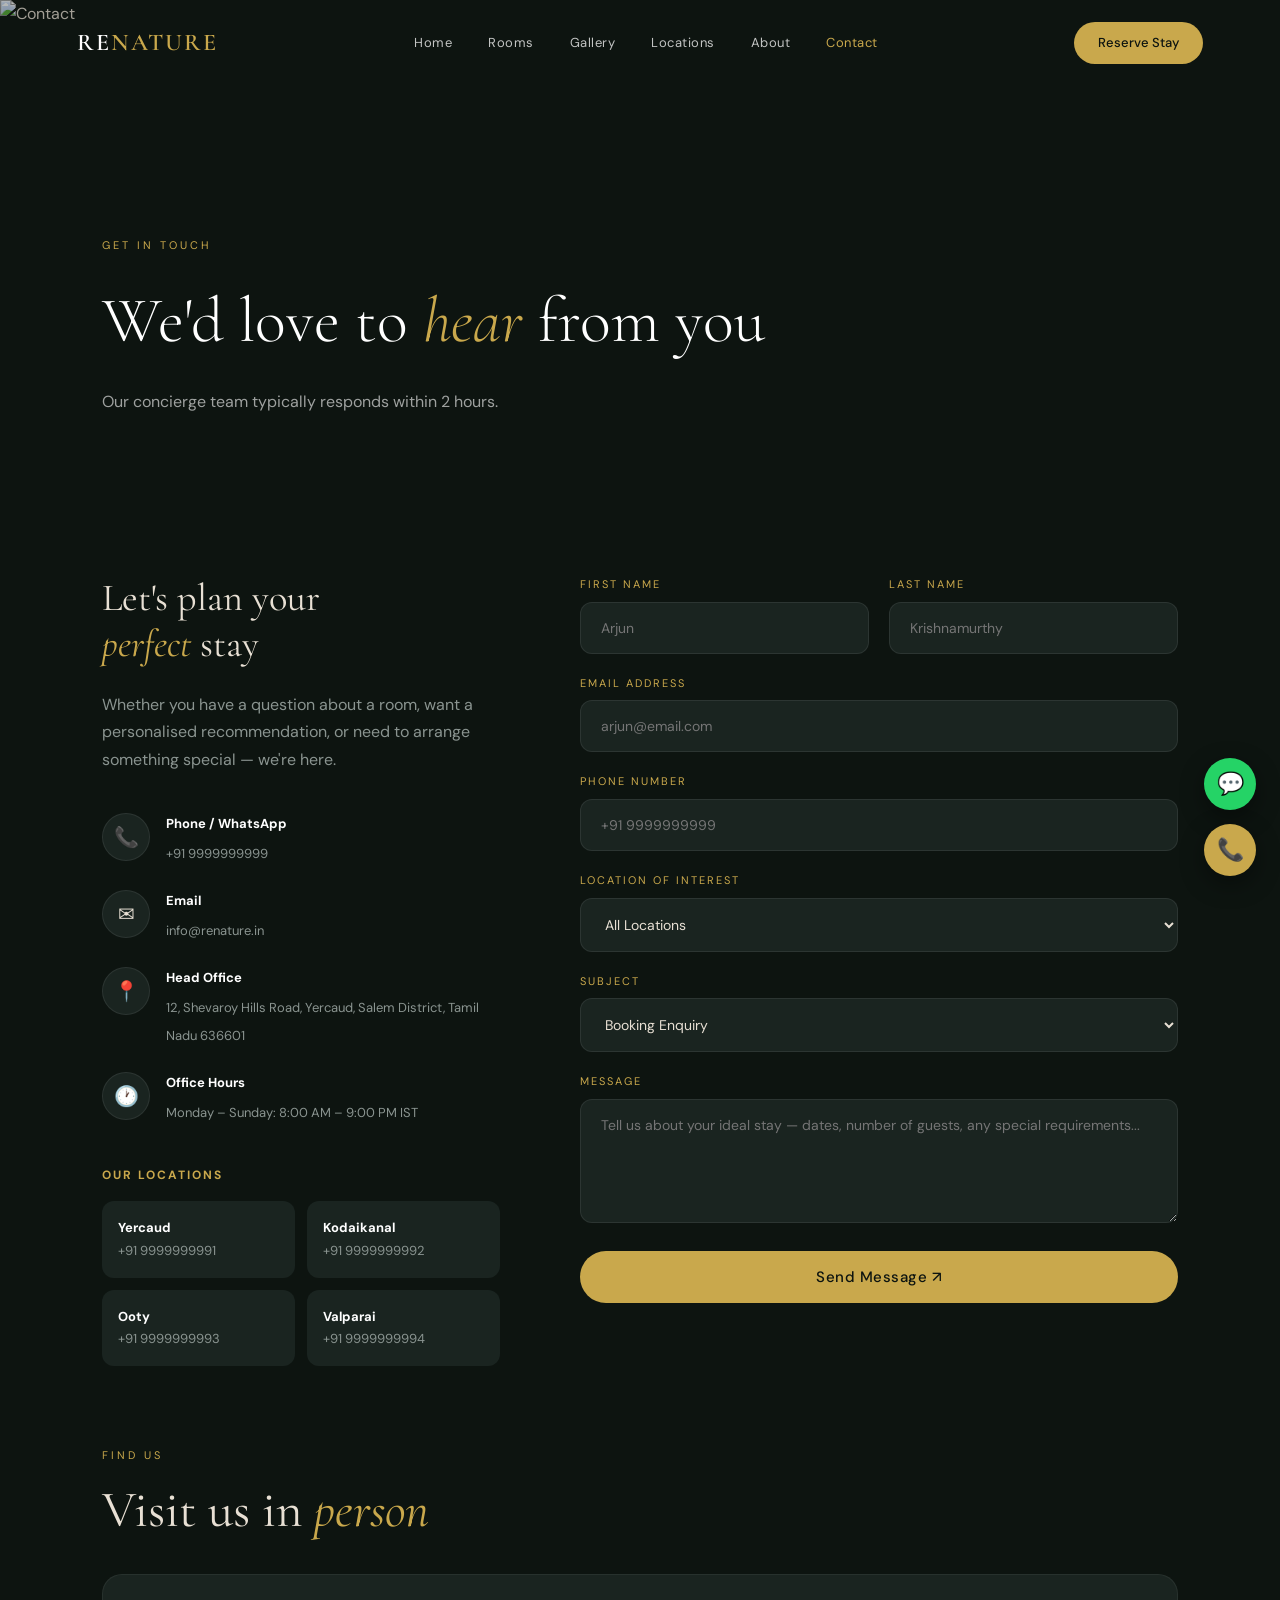
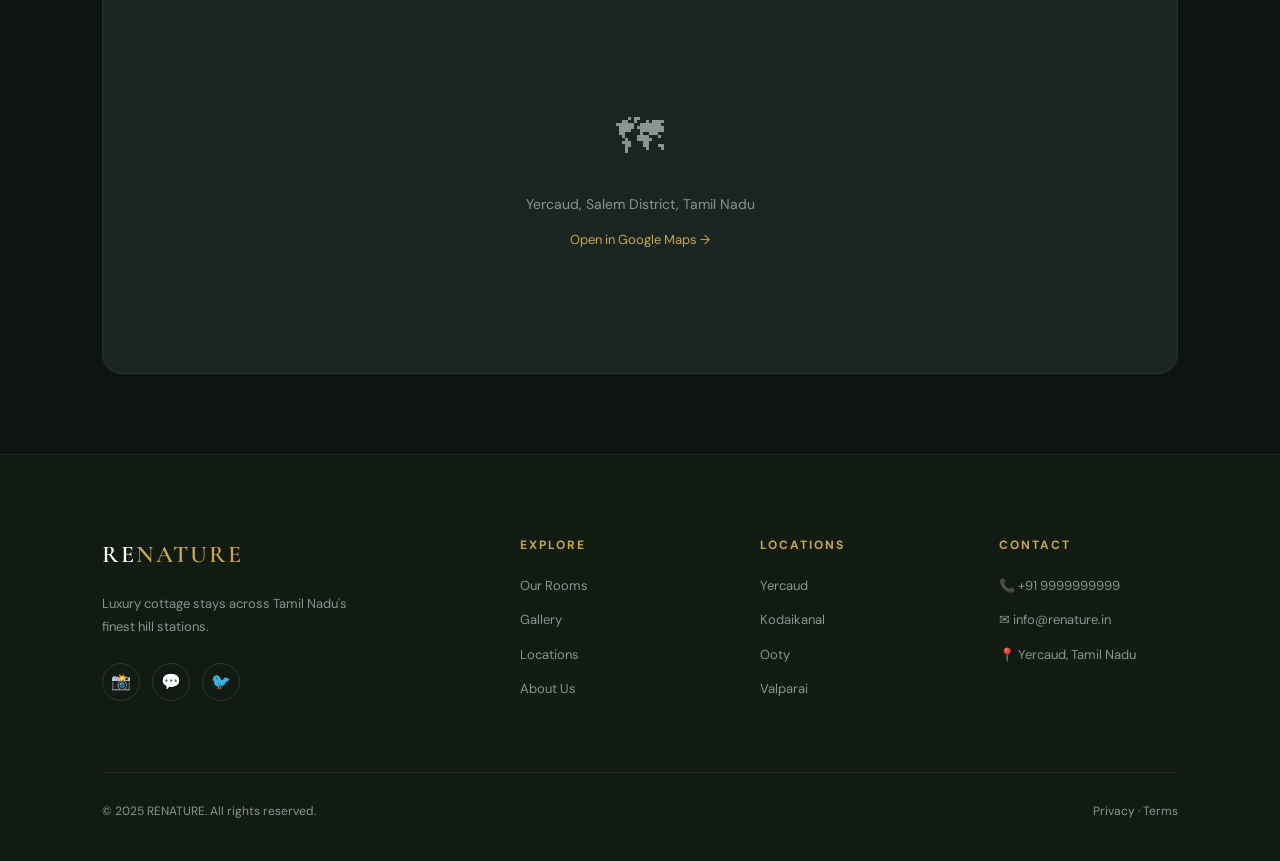
==== contact.html @ 304e4612 "Update contact.html" ====
<!DOCTYPE html>
<html lang="en">
<head>
  <meta charset="UTF-8"/>
  <meta name="viewport" content="width=device-width, initial-scale=1.0"/>
  <title>Contact — RENATURE Luxury Cottage</title>
  <link rel="preconnect" href="https://fonts.googleapis.com">
  <link href="https://fonts.googleapis.com/css2?family=Cormorant+Garamond:ital,wght@0,300;0,400;0,600;1,300;1,400&family=DM+Sans:wght@300;400;500&display=swap" rel="stylesheet">
  <link rel="stylesheet" href="style.css">
</head>
<body>

  <header class="navbar" id="navbar">
    <div class="nav-logo">RE<span>NATURE</span></div>
    <nav class="nav-links">
      <a href="index.html">Home</a><a href="rooms.html">Rooms</a><a href="gallery.html">Gallery</a>
      <a href="locations.html">Locations</a><a href="about.html">About</a><a href="contact.html" class="active">Contact</a>
    </nav>
    <a href="booking.html" class="nav-cta">Reserve Stay</a>
    <button class="hamburger" id="hamburger">&#9776;</button>
  </header>

  <div class="mobile-nav" id="mobileNav">
    <button class="close-btn" id="closeNav">&#10005;</button>
    <a href="index.html">Home</a><a href="rooms.html">Rooms</a><a href="gallery.html">Gallery</a>
    <a href="locations.html">Locations</a><a href="about.html">About</a><a href="contact.html">Contact</a>
    <a href="booking.html" class="mob-cta">Reserve Stay</a>
  </div>

  <div class="page-hero">
    <img src="https://images.unsplash.com/photo-1500530855697-b586d89ba3ee?auto=format&fit=crop&w=1800&q=80" alt="Contact">
    <div class="page-hero-overlay"></div>
    <div class="page-hero-content">
      <span class="label">Get In Touch</span>
      <h1>We'd love to <em>hear</em> from you</h1>
      <p>Our concierge team typically responds within 2 hours.</p>
    </div>
  </div>

  <div class="contact-page">
    <div class="contact-grid reveal">
      <!-- INFO -->
      <div class="contact-info">
        <h2>Let's plan your<br><em>perfect</em> stay</h2>
        <p>Whether you have a question about a room, want a personalised recommendation, or need to arrange something special — we're here.</p>

        <div class="contact-detail">
          <div class="c-icon">📞</div>
          <div class="c-text">
            <strong>Phone / WhatsApp</strong>
            <span>+91 9999999999</span>
          </div>
        </div>

        <div class="contact-detail">
          <div class="c-icon">✉</div>
          <div class="c-text">
            <strong>Email</strong>
            <span>info@renature.in</span>
          </div>
        </div>

        <div class="contact-detail">
          <div class="c-icon">📍</div>
          <div class="c-text">
            <strong>Head Office</strong>
            <span>12, Shevaroy Hills Road, Yercaud, Salem District, Tamil Nadu 636601</span>
          </div>
        </div>

        <div class="contact-detail">
          <div class="c-icon">🕐</div>
          <div class="c-text">
            <strong>Office Hours</strong>
            <span>Monday – Sunday: 8:00 AM – 9:00 PM IST</span>
          </div>
        </div>

        <div style="margin-top:40px;">
          <h4 style="font-size:12px; letter-spacing:2px; text-transform:uppercase; color:var(--gold); margin-bottom:16px;">Our Locations</h4>
          <div style="display:grid; grid-template-columns:1fr 1fr; gap:12px;">
            <div style="background:var(--dark3); border-radius:12px; padding:16px; font-size:13px;">
              <strong style="color:var(--white)">Yercaud</strong><br>
              <span style="color:var(--muted)">+91 9999999991</span>
            </div>
            <div style="background:var(--dark3); border-radius:12px; padding:16px; font-size:13px;">
              <strong style="color:var(--white)">Kodaikanal</strong><br>
              <span style="color:var(--muted)">+91 9999999992</span>
            </div>
            <div style="background:var(--dark3); border-radius:12px; padding:16px; font-size:13px;">
              <strong style="color:var(--white)">Ooty</strong><br>
              <span style="color:var(--muted)">+91 9999999993</span>
            </div>
            <div style="background:var(--dark3); border-radius:12px; padding:16px; font-size:13px;">
              <strong style="color:var(--white)">Valparai</strong><br>
              <span style="color:var(--muted)">+91 9999999994</span>
            </div>
          </div>
        </div>
      </div>

      <!-- FORM -->
      <div>
        <form class="contact-form" onsubmit="handleContact(event)" name="contact" method="POST" data-netlify="true">
          <div class="form-row">
            <div>
              <label class="form-label">First Name</label>
              <input type="text" placeholder="Arjun" required>
            </div>
            <div>
              <label class="form-label">Last Name</label>
              <input type="text" placeholder="Krishnamurthy" required>
            </div>
          </div>
          <div>
            <label class="form-label">Email Address</label>
            <input type="email" placeholder="arjun@email.com" required>
          </div>
          <div>
            <label class="form-label">Phone Number</label>
            <input type="tel" placeholder="+91 9999999999">
          </div>
          <div>
            <label class="form-label">Location of Interest</label>
            <select>
              <option value="">All Locations</option>
              <option>Yercaud</option>
              <option>Kodaikanal</option>
              <option>Ooty</option>
              <option>Valparai</option>
            </select>
          </div>
          <div>
            <label class="form-label">Subject</label>
            <select>
              <option>Booking Enquiry</option>
              <option>Group Booking (10+ guests)</option>
              <option>Wedding / Event Enquiry</option>
              <option>Corporate Retreat</option>
              <option>Special Request</option>
              <option>General Enquiry</option>
            </select>
          </div>
          <div>
            <label class="form-label">Message</label>
            <textarea rows="5" placeholder="Tell us about your ideal stay — dates, number of guests, any special requirements..."></textarea>
          </div>
          <button type="submit" class="btn-gold" style="width:100%; justify-content:center; font-size:15px; padding:16px;">Send Message ↗</button>
        </form>
      </div>
    </div>

    <!-- MAP PLACEHOLDER -->
    <div class="reveal" style="margin-top:80px;">
      <span class="label">Find Us</span>
      <h2>Visit us in <em>person</em></h2>
      <div style="background:var(--dark3); border-radius:var(--radius); overflow:hidden; margin-top:32px; height:400px; display:flex; align-items:center; justify-content:center; border: 1px solid rgba(255,255,255,0.06);">
        <div style="text-align:center; color:var(--muted);">
          <div style="font-size:48px; margin-bottom:16px;">🗺</div>
          <p style="font-size:14px;">Yercaud, Salem District, Tamil Nadu</p>
          <a href="https://maps.google.com/?q=Yercaud+Tamil+Nadu" target="_blank" style="color:var(--gold); font-size:13px; display:inline-block; margin-top:12px;">Open in Google Maps →</a>
        </div>
      </div>
    </div>
  </div>

  <footer class="footer">
    <div class="footer-grid">
      <div class="footer-brand"><div class="nav-logo">RE<span>NATURE</span></div><p>Luxury cottage stays across Tamil Nadu's finest hill stations.</p><div class="socials"><a href="#">📸</a><a href="#">💬</a><a href="#">🐦</a></div></div>
      <div class="footer-col"><h4>Explore</h4><a href="rooms.html">Our Rooms</a><a href="gallery.html">Gallery</a><a href="locations.html">Locations</a><a href="about.html">About Us</a></div>
      <div class="footer-col"><h4>Locations</h4><a href="locations.html#yercaud">Yercaud</a><a href="locations.html#kodaikanal">Kodaikanal</a><a href="locations.html#ooty">Ooty</a><a href="locations.html#valparai">Valparai</a></div>
      <div class="footer-col"><h4>Contact</h4><p>📞 +91 9999999999</p><p>✉ info@renature.in</p><p>📍 Yercaud, Tamil Nadu</p></div>
    </div>
    <div class="footer-bottom"><p>© 2025 RENATURE. All rights reserved.</p><div><a href="#">Privacy</a> · <a href="#">Terms</a></div></div>
  </footer>

  <a href="https://wa.me/919999999999" class="fab whatsapp">💬</a>
  <a href="tel:+919999999999" class="fab call">📞</a>

  <script src="script.js"></script>
  <script>
    function handleContact(e) {
      e.preventDefault();
      const btn = e.target.querySelector('button[type="submit"]');
      btn.textContent = '✅ Message Sent!';
      btn.style.background = '#2d6a4f';
      setTimeout(() => {
        btn.textContent = 'Send Message ↗';
        btn.style.background = '';
        e.target.reset();
      }, 3000);
    }
  </script>
</body>
</html>
---- style.css ----
/* ============ RESET & BASE ============ */
*, *::before, *::after { margin:0; padding:0; box-sizing:border-box; }

:root {
  --gold: #C9A84C;
  --gold-light: #e8cc80;
  --dark: #0D1410;
  --dark2: #121a14;
  --dark3: #1a2420;
  --text: #e8e0d4;
  --muted: #8a9490;
  --white: #fff;
  --radius: 20px;
  --font-display: 'Cormorant Garamond', serif;
  --font-body: 'DM Sans', sans-serif;
}

html { scroll-behavior: smooth; }

body {
  background: var(--dark);
  color: var(--text);
  font-family: var(--font-body);
  font-size: 16px;
  line-height: 1.7;
  overflow-x: hidden;
}

img { display: block; width: 100%; object-fit: cover; }
a { text-decoration: none; color: inherit; }

/* ============ UTILITY ============ */
.label {
  font-size: 11px;
  letter-spacing: 3px;
  text-transform: uppercase;
  color: var(--gold);
  display: block;
  margin-bottom: 16px;
}
.label-light { font-size: 11px; letter-spacing: 3px; text-transform: uppercase; color: rgba(255,255,255,0.6); display: block; margin-bottom: 16px; }
.text-center { text-align: center; }
.mt-2 { margin-top: 2rem; }

h2 {
  font-family: var(--font-display);
  font-size: clamp(2rem, 4vw, 3.5rem);
  font-weight: 400;
  line-height: 1.2;
  margin-bottom: 1.5rem;
}
h2 em { font-style: italic; color: var(--gold); }

/* ============ BUTTONS ============ */
.btn-gold {
  display: inline-flex;
  align-items: center;
  gap: 8px;
  background: var(--gold);
  color: var(--dark);
  padding: 14px 32px;
  border-radius: 50px;
  font-family: var(--font-body);
  font-weight: 500;
  font-size: 14px;
  letter-spacing: 0.5px;
  transition: all 0.3s;
  border: none;
  cursor: pointer;
}
.btn-gold:hover { background: var(--gold-light); transform: translateY(-2px); }

.btn-ghost {
  display: inline-flex;
  align-items: center;
  gap: 8px;
  background: transparent;
  color: var(--white);
  padding: 14px 32px;
  border-radius: 50px;
  border: 1px solid rgba(255,255,255,0.3);
  font-weight: 500;
  font-size: 14px;
  transition: all 0.3s;
}
.btn-ghost:hover { background: rgba(255,255,255,0.1); }

.btn-ghost-light {
  display: inline-flex;
  align-items: center;
  gap: 8px;
  background: transparent;
  color: var(--white);
  padding: 14px 32px;
  border-radius: 50px;
  border: 1px solid rgba(255,255,255,0.5);
  font-weight: 500;
  font-size: 14px;
  transition: all 0.3s;
}
.btn-ghost-light:hover { background: rgba(255,255,255,0.15); }

.link-arrow {
  font-size: 14px;
  color: var(--gold);
  font-weight: 500;
  letter-spacing: 0.5px;
  transition: gap 0.3s;
  display: inline-block;
}
.link-arrow:hover { letter-spacing: 1px; }

/* ============ NAVBAR ============ */
.navbar {
  position: fixed;
  top: 0;
  width: 100%;
  display: flex;
  align-items: center;
  justify-content: space-between;
  padding: 22px 6%;
  z-index: 1000;
  transition: all 0.4s;
}
.navbar.scrolled {
  background: rgba(13,20,16,0.95);
  backdrop-filter: blur(20px);
  padding: 16px 6%;
  border-bottom: 1px solid rgba(201,168,76,0.15);
}

.nav-logo {
  font-family: var(--font-display);
  font-size: 24px;
  font-weight: 600;
  letter-spacing: 2px;
  color: var(--white);
}
.nav-logo span { color: var(--gold); }

.nav-links {
  display: flex;
  gap: 36px;
}
.nav-links a {
  font-size: 13px;
  font-weight: 400;
  letter-spacing: 0.5px;
  color: rgba(255,255,255,0.75);
  transition: color 0.3s;
}
.nav-links a:hover, .nav-links a.active { color: var(--gold); }

.nav-cta {
  background: var(--gold);
  color: var(--dark);
  padding: 10px 24px;
  border-radius: 50px;
  font-size: 13px;
  font-weight: 500;
  transition: all 0.3s;
}
.nav-cta:hover { background: var(--gold-light); }

.hamburger { display: none; background: none; border: none; color: white; font-size: 22px; cursor: pointer; }

/* MOBILE NAV */
.mobile-nav {
  position: fixed;
  top: 0; left: 0;
  width: 100%; height: 100%;
  background: var(--dark);
  z-index: 9999;
  display: flex;
  flex-direction: column;
  align-items: center;
  justify-content: center;
  gap: 28px;
  transform: translateX(-100%);
  transition: transform 0.4s ease;
}
.mobile-nav.open { transform: translateX(0); }
.mobile-nav a { font-family: var(--font-display); font-size: 32px; color: var(--text); }
.mobile-nav a:hover { color: var(--gold); }
.mob-cta { background: var(--gold) !important; color: var(--dark) !important; padding: 12px 32px; border-radius: 50px; font-family: var(--font-body) !important; font-size: 16px !important; }
.close-btn { position: absolute; top: 24px; right: 24px; background: none; border: none; color: white; font-size: 24px; cursor: pointer; }

/* ============ HERO ============ */
.hero {
  height: 100vh;
  min-height: 700px;
  position: relative;
  display: flex;
  align-items: center;
  overflow: hidden;
}

.hero-slides { position: absolute; inset: 0; }
.slide {
  position: absolute;
  inset: 0;
  background-size: cover;
  background-position: center;
  opacity: 0;
  transition: opacity 1s ease;
}
.slide.active { opacity: 1; }
.hero-overlay {
  position: absolute;
  inset: 0;
  background: linear-gradient(135deg, rgba(13,20,16,0.75) 0%, rgba(13,20,16,0.4) 50%, rgba(13,20,16,0.6) 100%);
}

.hero-content {
  position: relative;
  z-index: 2;
  padding: 0 8%;
  max-width: 800px;
}

.hero-content h1 {
  font-family: var(--font-display);
  font-size: clamp(2.5rem, 6vw, 5.5rem);
  font-weight: 300;
  line-height: 1.1;
  margin-bottom: 20px;
  color: var(--white);
}
.hero-content h1 em { font-style: italic; color: var(--gold); }
.hero-content > p {
  font-size: 16px;
  color: rgba(255,255,255,0.7);
  margin-bottom: 36px;
  max-width: 420px;
}
.hero-actions { display: flex; gap: 16px; flex-wrap: wrap; margin-bottom: 60px; }

.hero-stats {
  display: flex;
  gap: 48px;
  border-top: 1px solid rgba(255,255,255,0.15);
  padding-top: 28px;
}
.hero-stats div { display: flex; flex-direction: column; }
.hero-stats strong { font-family: var(--font-display); font-size: 2rem; color: var(--gold); font-weight: 600; }
.hero-stats span { font-size: 11px; letter-spacing: 1px; color: rgba(255,255,255,0.5); text-transform: uppercase; }

.hero-scroll {
  position: absolute;
  bottom: 40px;
  right: 8%;
  display: flex;
  flex-direction: column;
  align-items: center;
  gap: 10px;
  z-index: 2;
}
.hero-scroll span { font-size: 10px; letter-spacing: 3px; text-transform: uppercase; color: rgba(255,255,255,0.4); }
.scroll-line { width: 1px; height: 60px; background: linear-gradient(to bottom, rgba(255,255,255,0.4), transparent); animation: scrollAnim 2s infinite; }
@keyframes scrollAnim { 0%,100%{opacity:1;transform:scaleY(1)} 50%{opacity:0.3;transform:scaleY(0.5)} }

.slide-dots {
  position: absolute;
  bottom: 40px;
  left: 8%;
  display: flex;
  gap: 8px;
  z-index: 2;
}
.dot {
  width: 6px; height: 6px;
  border-radius: 50%;
  background: rgba(255,255,255,0.3);
  cursor: pointer;
  transition: all 0.3s;
}
.dot.active { background: var(--gold); width: 24px; border-radius: 3px; }

/* ============ SECTIONS COMMON ============ */
section { padding: 100px 8%; }
.reveal { opacity: 0; transform: translateY(40px); transition: all 0.8s ease; }
.reveal.visible { opacity: 1; transform: translateY(0); }

/* ============ ABOUT STRIP ============ */
.about-strip {
  display: grid;
  grid-template-columns: 1fr 1fr 1fr;
  gap: 60px;
  border-top: 1px solid rgba(255,255,255,0.08);
  border-bottom: 1px solid rgba(255,255,255,0.08);
}

.strip-left h2 { font-size: clamp(1.8rem, 3vw, 2.8rem); }
.strip-left p { color: var(--muted); margin-bottom: 28px; line-height: 1.8; }

.strip-center { position: relative; }
.strip-center img { height: 420px; border-radius: var(--radius); object-fit: cover; }
.card-badge {
  position: absolute;
  bottom: 20px; left: 20px; right: 20px;
  background: rgba(13,20,16,0.9);
  backdrop-filter: blur(20px);
  border: 1px solid rgba(201,168,76,0.2);
  border-radius: 16px;
  padding: 20px;
}
.card-badge strong { display: block; font-size: 14px; margin-bottom: 6px; color: var(--white); }
.card-badge span { font-size: 12px; color: var(--muted); }

.strip-right .big-quote {
  font-family: var(--font-display);
  font-size: 1.4rem;
  font-style: italic;
  line-height: 1.6;
  color: var(--text);
  margin-bottom: 32px;
}
.features-list { list-style: none; }
.features-list li { font-size: 14px; color: var(--muted); padding: 12px 0; border-bottom: 1px solid rgba(255,255,255,0.06); }

/* ============ LOCATIONS ============ */
.locations-section { padding: 100px 8%; }
.loc-header { margin-bottom: 60px; }
.loc-header p { color: var(--muted); }

.locations-grid {
  display: grid;
  grid-template-columns: 1.6fr 1fr 1fr 1fr;
  grid-template-rows: 520px;
  gap: 16px;
}

.loc-card {
  position: relative;
  border-radius: var(--radius);
  overflow: hidden;
  cursor: pointer;
}
.loc-card img {
  height: 100%;
  transition: transform 0.6s ease;
}
.loc-card:hover img { transform: scale(1.08); }

.loc-overlay {
  position: absolute;
  inset: 0;
  background: linear-gradient(to top, rgba(13,20,16,0.95) 0%, rgba(13,20,16,0.3) 60%, transparent 100%);
  padding: 28px;
  display: flex;
  flex-direction: column;
  justify-content: flex-end;
}
.loc-tag {
  display: inline-block;
  font-size: 10px;
  letter-spacing: 2px;
  text-transform: uppercase;
  color: var(--gold);
  border: 1px solid rgba(201,168,76,0.4);
  padding: 4px 12px;
  border-radius: 50px;
  margin-bottom: 12px;
  width: fit-content;
}
.loc-overlay h3 { font-family: var(--font-display); font-size: 1.8rem; font-weight: 400; color: var(--white); margin-bottom: 6px; }
.loc-overlay > p { font-size: 12px; color: rgba(255,255,255,0.5); margin-bottom: 14px; }
.loc-details { display: flex; flex-wrap: wrap; gap: 8px; margin-bottom: 16px; }
.loc-details span { font-size: 11px; background: rgba(255,255,255,0.1); padding: 4px 10px; border-radius: 50px; }
.loc-btn { font-size: 12px; color: var(--gold); letter-spacing: 1px; transition: letter-spacing 0.3s; width: fit-content; }
.loc-btn:hover { letter-spacing: 2px; }

/* ============ ROOMS ============ */
.rooms-section { background: var(--dark2); border-radius: 32px; }
.rooms-header { display: flex; justify-content: space-between; align-items: flex-start; gap: 40px; margin-bottom: 12px; }
.rooms-sub { color: var(--muted); font-size: 14px; margin-bottom: 48px; max-width: 500px; }
.booking-quick { display: flex; gap: 12px; flex-wrap: wrap; align-items: center; }
.booking-quick input {
  background: rgba(255,255,255,0.06);
  border: 1px solid rgba(255,255,255,0.12);
  color: var(--text);
  padding: 10px 16px;
  border-radius: 50px;
  font-size: 13px;
  outline: none;
  font-family: var(--font-body);
}

.rooms-slider {
  display: flex;
  gap: 20px;
  overflow-x: auto;
  scroll-snap-type: x mandatory;
  scrollbar-width: none;
  padding-bottom: 10px;
}
.rooms-slider::-webkit-scrollbar { display: none; }

.room-slide {
  min-width: 280px;
  border-radius: var(--radius);
  overflow: hidden;
  background: var(--dark3);
  scroll-snap-align: start;
  flex-shrink: 0;
  position: relative;
}
.room-slide img { height: 320px; transition: transform 0.5s; }
.room-slide:hover img { transform: scale(1.05); }
.room-info { padding: 24px; }
.room-info h3 { font-family: var(--font-display); font-size: 1.3rem; margin-bottom: 8px; }
.room-info p { font-size: 13px; color: var(--muted); margin-bottom: 16px; }
.room-price { font-family: var(--font-display); font-size: 1.5rem; color: var(--gold); }
.room-price span { font-size: 14px; color: var(--muted); font-family: var(--font-body); }
.room-book {
  display: inline-block;
  margin-top: 14px;
  background: var(--gold);
  color: var(--dark);
  padding: 8px 20px;
  border-radius: 50px;
  font-size: 13px;
  font-weight: 500;
  transition: background 0.3s;
}
.room-book:hover { background: var(--gold-light); }

.slider-controls { display: flex; gap: 12px; margin-top: 24px; }
.s-btn {
  width: 44px; height: 44px;
  border-radius: 50%;
  border: 1px solid rgba(255,255,255,0.15);
  background: transparent;
  color: var(--white);
  font-size: 16px;
  cursor: pointer;
  transition: all 0.3s;
}
.s-btn:hover { background: var(--gold); border-color: var(--gold); color: var(--dark); }

/* ============ ATMOSPHERE ============ */
.atmosphere-section {
  padding: 0;
  position: relative;
  height: 70vh;
  overflow: hidden;
  border-radius: 0;
}
.atmosphere-section img { height: 100%; }
.atm-overlay {
  position: absolute;
  inset: 0;
  background: linear-gradient(to right, rgba(13,20,16,0.85) 0%, rgba(13,20,16,0.2) 100%);
  display: flex;
  flex-direction: column;
  justify-content: center;
  padding: 8%;
}
.atm-overlay h2 { font-size: clamp(2rem, 5vw, 4rem); color: var(--white); margin-bottom: 28px; }

/* ============ AMENITIES ============ */
.amenities-section { text-align: center; }
.amen-grid {
  display: grid;
  grid-template-columns: repeat(auto-fit, minmax(220px, 1fr));
  gap: 20px;
  margin-top: 48px;
}
.amen-item {
  background: var(--dark3);
  border: 1px solid rgba(255,255,255,0.06);
  border-radius: var(--radius);
  padding: 36px 24px;
  transition: all 0.3s;
}
.amen-item:hover { transform: translateY(-6px); border-color: rgba(201,168,76,0.3); }
.amen-icon { font-size: 32px; margin-bottom: 16px; }
.amen-item strong { display: block; font-size: 15px; margin-bottom: 8px; color: var(--white); }
.amen-item p { font-size: 13px; color: var(--muted); }

/* ============ GALLERY ============ */
.gallery-preview { }
.gallery-masonry {
  display: grid;
  grid-template-columns: repeat(3, 1fr);
  grid-auto-rows: 260px;
  gap: 16px;
  margin-top: 48px;
}
.gallery-masonry img { border-radius: 16px; transition: transform 0.4s; cursor: pointer; }
.gallery-masonry img:hover { transform: scale(1.03); }
.g-tall { grid-row: span 2; }
.g-wide { grid-column: span 2; }

/* ============ TESTIMONIALS ============ */
.testimonials-section { background: var(--dark2); border-radius: 32px; }
.testi-grid { display: grid; grid-template-columns: 1fr 1.2fr 1fr; gap: 24px; margin-top: 48px; }
.testi-card {
  background: var(--dark3);
  border: 1px solid rgba(255,255,255,0.06);
  border-radius: var(--radius);
  padding: 36px;
}
.testi-card.featured {
  background: var(--gold);
  border-color: var(--gold);
}
.testi-card.featured p, .testi-card.featured .stars, .testi-card.featured .testi-author { color: var(--dark); }
.stars { color: var(--gold); font-size: 16px; margin-bottom: 16px; }
.testi-card.featured .stars { color: var(--dark); }
.testi-card p { font-size: 14px; line-height: 1.8; color: var(--muted); margin-bottom: 24px; }
.testi-card.featured p { color: rgba(13,20,16,0.8); }
.testi-author { display: flex; align-items: center; gap: 12px; }
.testi-author img { width: 40px; height: 40px; border-radius: 50%; object-fit: cover; flex-shrink: 0; }
.testi-author span { font-size: 13px; }

/* ============ FAQ ============ */
.faq-section { }
.faq-grid { display: grid; grid-template-columns: 1fr 1fr; gap: 16px; margin-top: 48px; }
.faq-item {
  background: var(--dark3);
  border: 1px solid rgba(255,255,255,0.06);
  border-radius: 16px;
  padding: 24px;
  transition: border-color 0.3s;
}
.faq-item[open] { border-color: rgba(201,168,76,0.3); }
.faq-item summary {
  cursor: pointer;
  font-size: 15px;
  font-weight: 500;
  color: var(--white);
  list-style: none;
  display: flex;
  justify-content: space-between;
  align-items: center;
}
.faq-item summary::after { content: '+'; color: var(--gold); font-size: 20px; }
.faq-item[open] summary::after { content: '−'; }
.faq-item p { font-size: 14px; color: var(--muted); margin-top: 16px; line-height: 1.7; }

/* ============ CTA BANNER ============ */
.cta-banner { padding: 0; position: relative; height: 60vh; overflow: hidden; }
.cta-banner img { height: 100%; }
.cta-overlay {
  position: absolute;
  inset: 0;
  background: rgba(13,20,16,0.65);
  display: flex;
  flex-direction: column;
  align-items: center;
  justify-content: center;
  text-align: center;
  padding: 40px;
}
.cta-overlay h2 { font-size: clamp(2.5rem, 5vw, 4rem); color: var(--white); margin-bottom: 16px; }
.cta-overlay p { color: rgba(255,255,255,0.65); max-width: 500px; margin-bottom: 32px; }

/* ============ FOOTER ============ */
.footer {
  background: var(--dark2);
  padding: 80px 8% 40px;
  border-top: 1px solid rgba(255,255,255,0.06);
}
.footer-grid {
  display: grid;
  grid-template-columns: 2fr 1fr 1fr 1fr;
  gap: 60px;
  margin-bottom: 60px;
}
.footer-brand .nav-logo { margin-bottom: 16px; }
.footer-brand p { font-size: 13px; color: var(--muted); line-height: 1.8; max-width: 280px; margin-bottom: 24px; }
.socials { display: flex; gap: 12px; }
.socials a { width: 38px; height: 38px; border-radius: 50%; border: 1px solid rgba(255,255,255,0.12); display: flex; align-items: center; justify-content: center; font-size: 16px; transition: all 0.3s; }
.socials a:hover { border-color: var(--gold); }
.footer-col h4 { font-size: 12px; letter-spacing: 2px; text-transform: uppercase; color: var(--gold); margin-bottom: 20px; }
.footer-col a, .footer-col p { display: block; font-size: 13px; color: var(--muted); margin-bottom: 12px; transition: color 0.3s; }
.footer-col a:hover { color: var(--text); }
.footer-bottom {
  border-top: 1px solid rgba(255,255,255,0.06);
  padding-top: 28px;
  display: flex;
  justify-content: space-between;
  align-items: center;
  font-size: 12px;
  color: var(--muted);
}
.footer-bottom a { color: var(--muted); }
.footer-bottom a:hover { color: var(--gold); }

/* ============ FAB ============ */
.fab {
  position: fixed;
  width: 52px; height: 52px;
  border-radius: 50%;
  display: flex;
  align-items: center;
  justify-content: center;
  font-size: 22px;
  right: 24px;
  z-index: 900;
  transition: transform 0.3s;
  box-shadow: 0 8px 24px rgba(0,0,0,0.4);
}
.fab:hover { transform: scale(1.1); }
.whatsapp { background: #25D366; bottom: 90px; }
.call { background: var(--gold); bottom: 24px; }

/* ============ PAGE HERO (inner pages) ============ */
.page-hero {
  height: 55vh;
  min-height: 400px;
  position: relative;
  display: flex;
  align-items: flex-end;
  padding-bottom: 80px;
  overflow: hidden;
}
.page-hero img { position: absolute; inset: 0; height: 100%; }
.page-hero-overlay {
  position: absolute;
  inset: 0;
  background: linear-gradient(to top, rgba(13,20,16,0.9) 0%, rgba(13,20,16,0.3) 100%);
}
.page-hero-content { position: relative; z-index: 2; padding: 0 8%; }
.page-hero-content .label { margin-bottom: 12px; }
.page-hero-content h1 { font-family: var(--font-display); font-size: clamp(2.5rem, 5vw, 4.5rem); font-weight: 300; color: var(--white); }
.page-hero-content h1 em { font-style: italic; color: var(--gold); }
.page-hero-content p { color: rgba(255,255,255,0.6); max-width: 500px; margin-top: 12px; }

/* ============ ROOMS PAGE ============ */
.rooms-page { padding: 80px 8%; }
.rooms-filter { display: flex; gap: 12px; flex-wrap: wrap; margin-bottom: 48px; }
.filter-btn {
  padding: 8px 22px;
  border-radius: 50px;
  border: 1px solid rgba(255,255,255,0.15);
  background: transparent;
  color: var(--muted);
  font-size: 13px;
  cursor: pointer;
  transition: all 0.3s;
  font-family: var(--font-body);
}
.filter-btn.active, .filter-btn:hover { background: var(--gold); border-color: var(--gold); color: var(--dark); }

.rooms-full-grid {
  display: grid;
  grid-template-columns: repeat(auto-fill, minmax(340px, 1fr));
  gap: 28px;
}

.room-card-full {
  background: var(--dark3);
  border-radius: var(--radius);
  overflow: hidden;
  border: 1px solid rgba(255,255,255,0.06);
  transition: transform 0.4s, border-color 0.4s;
}
.room-card-full:hover { transform: translateY(-8px); border-color: rgba(201,168,76,0.2); }
.room-card-full img { height: 260px; transition: transform 0.5s; }
.room-card-full:hover img { transform: scale(1.05); }
.card-body { padding: 28px; }
.card-body h3 { font-family: var(--font-display); font-size: 1.4rem; margin-bottom: 8px; }
.card-body .location-tag { font-size: 11px; color: var(--gold); letter-spacing: 1.5px; text-transform: uppercase; margin-bottom: 12px; display: block; }
.card-body p { font-size: 13px; color: var(--muted); line-height: 1.7; margin-bottom: 20px; }
.card-features { display: flex; flex-wrap: wrap; gap: 8px; margin-bottom: 20px; }
.card-features span { font-size: 11px; background: rgba(255,255,255,0.06); padding: 4px 12px; border-radius: 50px; }
.card-footer { display: flex; align-items: center; justify-content: space-between; }
.card-price { font-family: var(--font-display); font-size: 1.5rem; color: var(--gold); }
.card-price small { font-family: var(--font-body); font-size: 12px; color: var(--muted); }

/* ============ GALLERY PAGE ============ */
.gallery-page { padding: 80px 8%; }
.gallery-controls { display: flex; gap: 12px; flex-wrap: wrap; margin-bottom: 40px; }
.gallery-full-grid {
  columns: 3;
  gap: 16px;
}
.gallery-full-grid img {
  width: 100%;
  border-radius: 12px;
  margin-bottom: 16px;
  break-inside: avoid;
  transition: transform 0.4s;
  cursor: pointer;
}
.gallery-full-grid img:hover { transform: scale(1.02); }

/* ============ LOCATIONS PAGE ============ */
.locations-page { padding: 80px 8%; }
.loc-full-section { margin-bottom: 100px; }
.loc-full-section:last-child { margin-bottom: 0; }
.loc-split { display: grid; grid-template-columns: 1fr 1fr; gap: 60px; align-items: center; }
.loc-split.reverse { direction: rtl; }
.loc-split.reverse > * { direction: ltr; }
.loc-split img { height: 480px; border-radius: var(--radius); }
.loc-text .location-name { font-family: var(--font-display); font-size: clamp(2rem, 4vw, 3.5rem); margin-bottom: 12px; }
.loc-text p { color: var(--muted); line-height: 1.8; margin-bottom: 24px; }
.loc-meta { display: grid; grid-template-columns: 1fr 1fr; gap: 16px; margin-bottom: 28px; }
.meta-item { background: var(--dark3); border-radius: 12px; padding: 16px; }
.meta-item strong { display: block; font-size: 13px; color: var(--white); margin-bottom: 4px; }
.meta-item span { font-size: 12px; color: var(--muted); }

/* ============ ABOUT PAGE ============ */
.about-page { padding: 80px 8%; }
.about-intro { display: grid; grid-template-columns: 1fr 1fr; gap: 80px; align-items: center; margin-bottom: 100px; }
.about-intro img { height: 500px; border-radius: var(--radius); }
.about-values { display: grid; grid-template-columns: repeat(3, 1fr); gap: 24px; margin-top: 80px; }
.value-card { background: var(--dark3); border-radius: var(--radius); padding: 36px; border: 1px solid rgba(255,255,255,0.06); }
.value-card .v-num { font-family: var(--font-display); font-size: 3rem; color: rgba(201,168,76,0.2); }
.value-card h3 { font-family: var(--font-display); font-size: 1.3rem; margin-bottom: 12px; }
.value-card p { font-size: 13px; color: var(--muted); line-height: 1.8; }

.team-grid { display: grid; grid-template-columns: repeat(auto-fill, minmax(220px, 1fr)); gap: 24px; margin-top: 48px; }
.team-card { text-align: center; }
.team-card img { height: 260px; border-radius: var(--radius); margin-bottom: 16px; object-fit: cover; }
.team-card h4 { font-size: 15px; margin-bottom: 4px; }
.team-card span { font-size: 12px; color: var(--gold); }

/* ============ CONTACT PAGE ============ */
.contact-page { padding: 80px 8%; }
.contact-grid { display: grid; grid-template-columns: 1fr 1.5fr; gap: 80px; margin-bottom: 80px; }
.contact-info h2 { font-size: clamp(1.8rem, 3vw, 2.8rem); margin-bottom: 24px; }
.contact-info p { color: var(--muted); margin-bottom: 40px; }
.contact-detail { display: flex; gap: 16px; margin-bottom: 24px; align-items: flex-start; }
.c-icon { width: 48px; height: 48px; border-radius: 50%; background: var(--dark3); border: 1px solid rgba(255,255,255,0.08); display: flex; align-items: center; justify-content: center; font-size: 20px; flex-shrink: 0; }
.c-text strong { display: block; font-size: 13px; color: var(--white); margin-bottom: 4px; }
.c-text span { font-size: 13px; color: var(--muted); }

.contact-form { display: grid; gap: 20px; }
.form-row { display: grid; grid-template-columns: 1fr 1fr; gap: 20px; }
.contact-form input,
.contact-form select,
.contact-form textarea {
  background: var(--dark3);
  border: 1px solid rgba(255,255,255,0.08);
  color: var(--text);
  padding: 16px 20px;
  border-radius: 12px;
  font-family: var(--font-body);
  font-size: 14px;
  outline: none;
  transition: border-color 0.3s;
  width: 100%;
}
.contact-form input:focus,
.contact-form select:focus,
.contact-form textarea:focus { border-color: rgba(201,168,76,0.4); }
.contact-form textarea { resize: vertical; min-height: 120px; }
.contact-form select option { background: var(--dark3); }

/* ============ BOOKING PAGE ============ */
.booking-page { padding: 80px 8%; }
.booking-grid { display: grid; grid-template-columns: 1.4fr 1fr; gap: 60px; }
.booking-form-section h2 { margin-bottom: 40px; }
.booking-form { display: grid; gap: 20px; }
.booking-form input,
.booking-form select {
  background: var(--dark3);
  border: 1px solid rgba(255,255,255,0.08);
  color: var(--text);
  padding: 16px 20px;
  border-radius: 12px;
  font-family: var(--font-body);
  font-size: 14px;
  outline: none;
  transition: border-color 0.3s;
  width: 100%;
}
.booking-form input:focus, .booking-form select:focus { border-color: rgba(201,168,76,0.4); }
.booking-form select option { background: var(--dark3); }
.booking-form .form-row { display: grid; grid-template-columns: 1fr 1fr; gap: 20px; }
.form-label { font-size: 11px; letter-spacing: 2px; text-transform: uppercase; color: var(--gold); margin-bottom: 8px; display: block; }

.booking-summary { position: sticky; top: 100px; }
.summary-card { background: var(--dark3); border: 1px solid rgba(255,255,255,0.08); border-radius: var(--radius); overflow: hidden; }
.summary-card img { height: 200px; }
.summary-body { padding: 28px; }
.summary-body h3 { font-family: var(--font-display); font-size: 1.3rem; margin-bottom: 16px; }
.summary-row { display: flex; justify-content: space-between; font-size: 13px; padding: 10px 0; border-bottom: 1px solid rgba(255,255,255,0.06); }
.summary-row:last-child { border-bottom: none; }
.summary-row span { color: var(--muted); }
.summary-row strong { color: var(--white); }
.summary-total { display: flex; justify-content: space-between; padding: 16px 0; margin-top: 8px; border-top: 1px solid rgba(201,168,76,0.2); }
.summary-total span { color: var(--white); font-weight: 500; }
.summary-total strong { color: var(--gold); font-family: var(--font-display); font-size: 1.4rem; }

/* ============ RESPONSIVE ============ */
@media (max-width: 1100px) {
  .locations-grid { grid-template-columns: 1fr 1fr; grid-template-rows: auto; }
  .loc-card.large { grid-column: span 2; height: 400px; }
  .about-strip { grid-template-columns: 1fr 1fr; }
  .strip-right { grid-column: span 2; }
  .testi-grid { grid-template-columns: 1fr 1fr; }
  .testi-grid .testi-card:last-child { display: none; }
  .footer-grid { grid-template-columns: 1fr 1fr; gap: 40px; }
}

@media (max-width: 768px) {
  section { padding: 70px 6%; }
  .nav-links, .nav-cta { display: none; }
  .hamburger { display: block; }

  .hero-content { padding: 0 6%; }
  .hero-stats { gap: 28px; }

  .about-strip { grid-template-columns: 1fr; }
  .strip-center { display: none; }
  .strip-right { grid-column: auto; }

  .locations-grid { grid-template-columns: 1fr 1fr; }
  .loc-card.large { grid-column: span 2; height: 300px; }

  .rooms-header { flex-direction: column; }
  .booking-quick { display: none; }

  .gallery-masonry { grid-template-columns: 1fr 1fr; grid-auto-rows: 200px; }
  .g-tall { grid-row: auto; }
  .g-wide { grid-column: auto; }

  .testi-grid { grid-template-columns: 1fr; }
  .faq-grid { grid-template-columns: 1fr; }
  .footer-grid { grid-template-columns: 1fr; gap: 32px; }
  .footer-bottom { flex-direction: column; gap: 12px; }

  .rooms-full-grid { grid-template-columns: 1fr; }
  .gallery-full-grid { columns: 2; }
  .loc-split { grid-template-columns: 1fr; }
  .loc-split img { height: 300px; }
  .loc-split.reverse { direction: ltr; }
  .about-intro { grid-template-columns: 1fr; }
  .about-values { grid-template-columns: 1fr; }
  .contact-grid { grid-template-columns: 1fr; }
  .booking-grid { grid-template-columns: 1fr; }
  .form-row { grid-template-columns: 1fr; }

  .hero-stats { flex-direction: row; gap: 20px; }
}

@media (max-width: 480px) {
  .locations-grid { grid-template-columns: 1fr; }
  .loc-card.large { grid-column: auto; }
  .gallery-full-grid { columns: 1; }
  .rooms-slider .room-slide { min-width: 240px; }
}
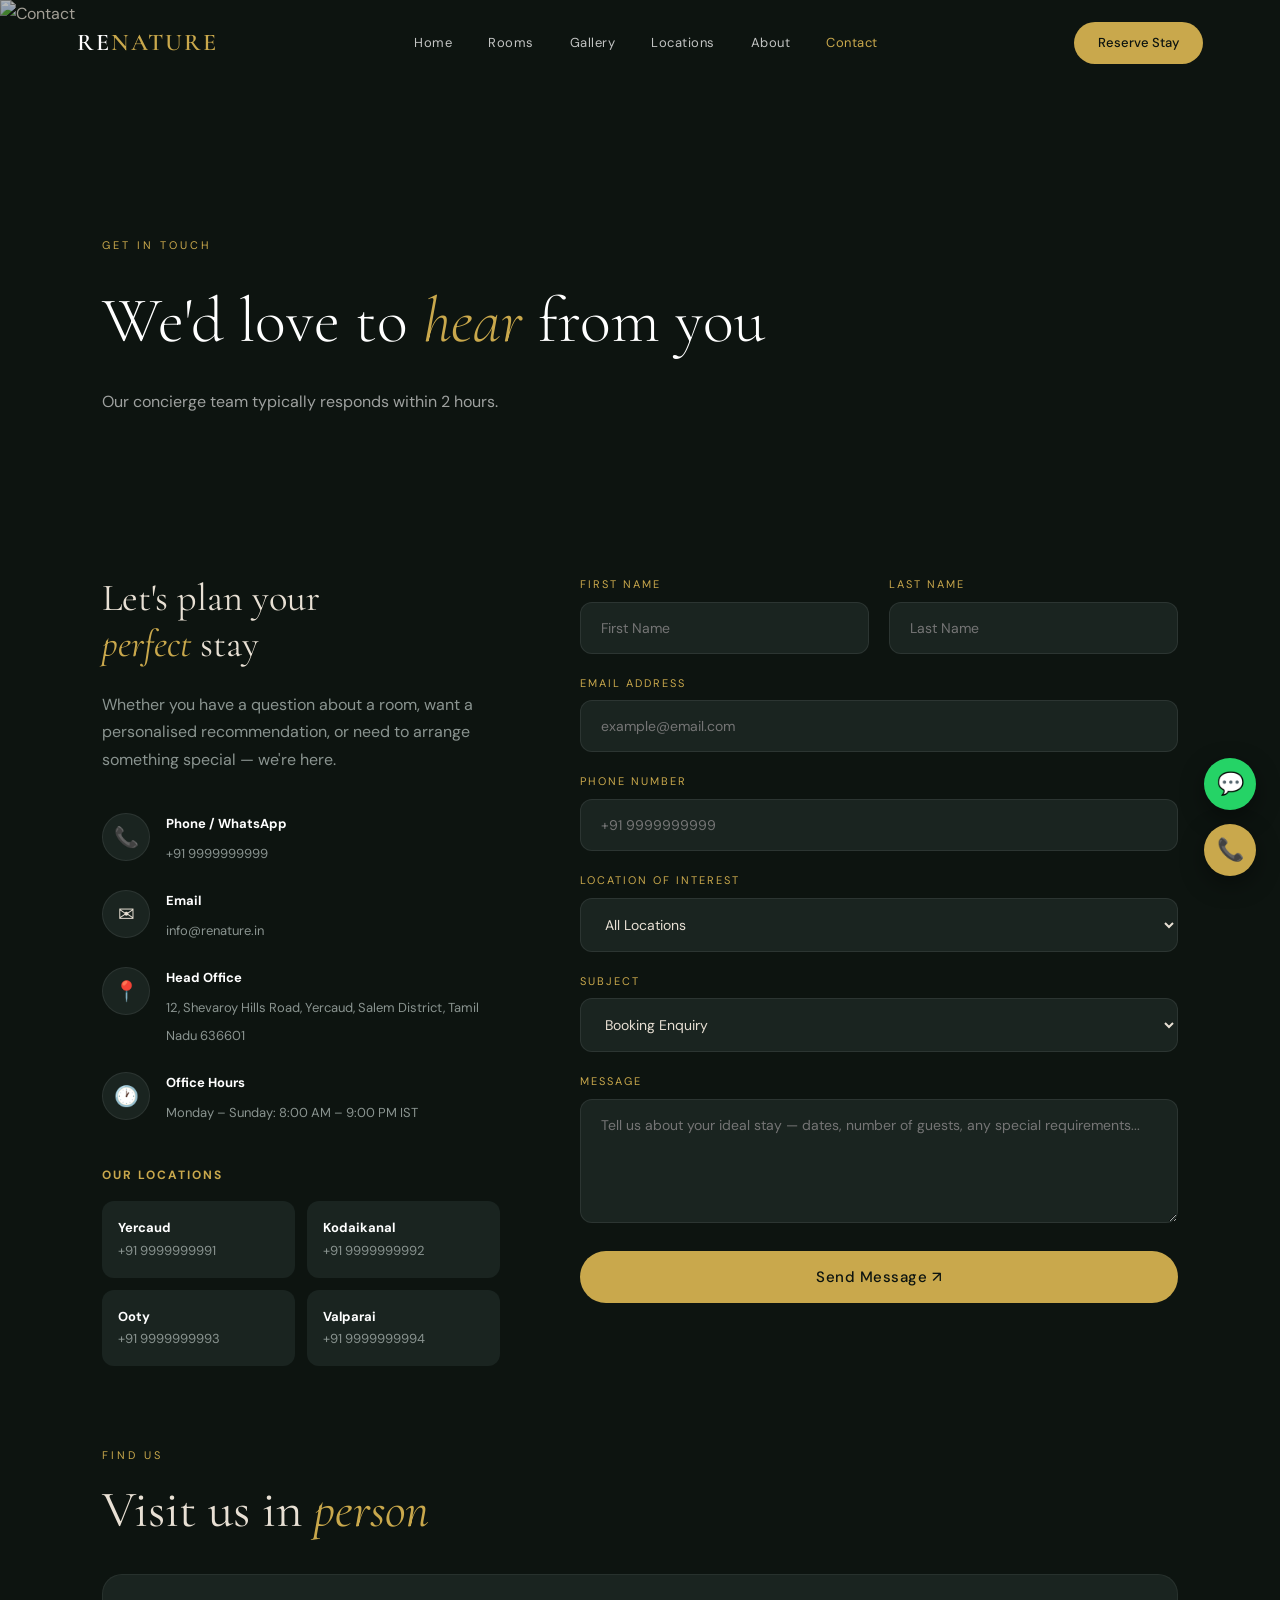
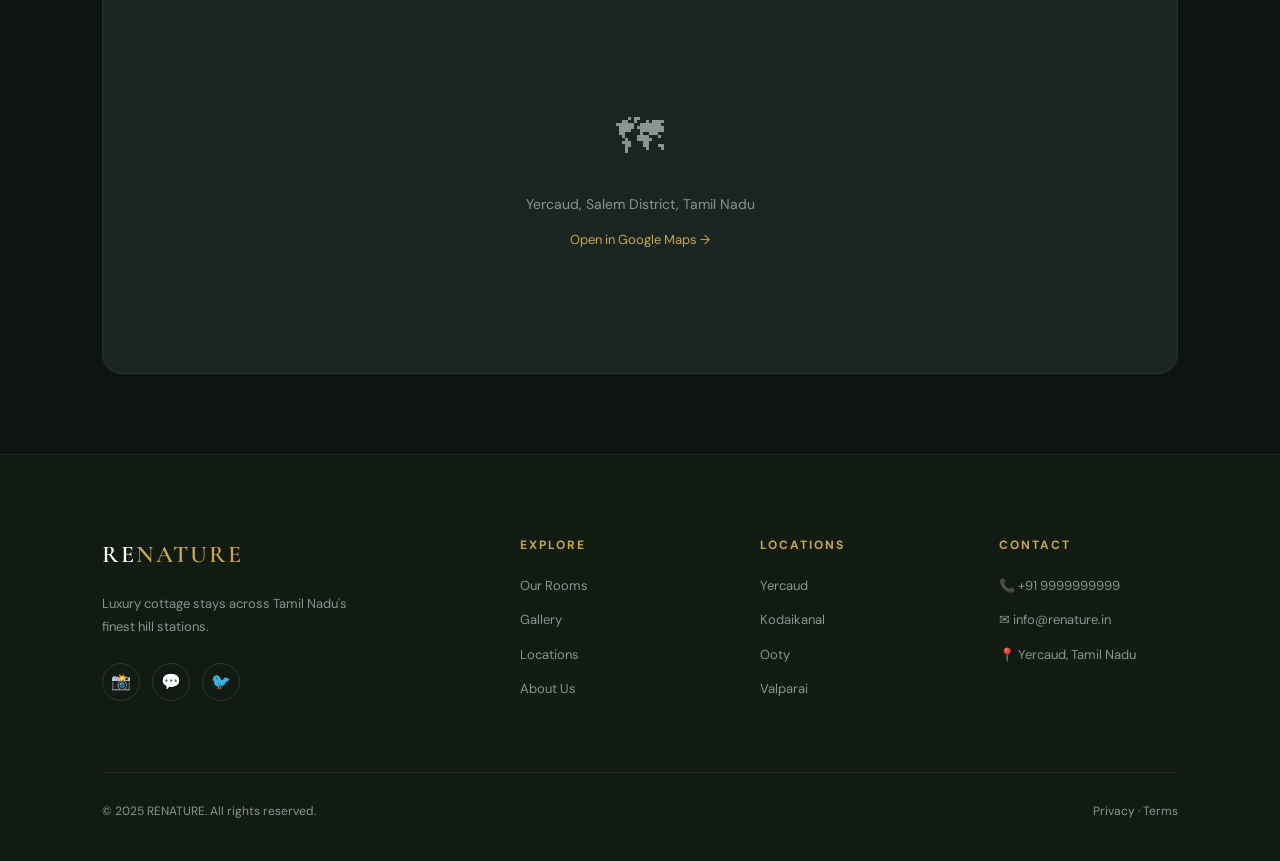
==== commit 3df7f7a9: "Update contact.html" ====
--- a/contact.html
+++ b/contact.html
@@ -101,52 +101,96 @@
 
       <!-- FORM -->
       <div>
-        <form class="contact-form" onsubmit="handleContact(event)" name="contact" method="POST" data-netlify="true">
-          <div class="form-row">
-            <div>
-              <label class="form-label">First Name</label>
-              <input type="text" placeholder="Arjun" required>
-            </div>
-            <div>
-              <label class="form-label">Last Name</label>
-              <input type="text" placeholder="Krishnamurthy" required>
-            </div>
-          </div>
-          <div>
-            <label class="form-label">Email Address</label>
-            <input type="email" placeholder="arjun@email.com" required>
-          </div>
-          <div>
-            <label class="form-label">Phone Number</label>
-            <input type="tel" placeholder="+91 9999999999">
-          </div>
-          <div>
-            <label class="form-label">Location of Interest</label>
-            <select>
-              <option value="">All Locations</option>
-              <option>Yercaud</option>
-              <option>Kodaikanal</option>
-              <option>Ooty</option>
-              <option>Valparai</option>
-            </select>
-          </div>
-          <div>
-            <label class="form-label">Subject</label>
-            <select>
-              <option>Booking Enquiry</option>
-              <option>Group Booking (10+ guests)</option>
-              <option>Wedding / Event Enquiry</option>
-              <option>Corporate Retreat</option>
-              <option>Special Request</option>
-              <option>General Enquiry</option>
-            </select>
-          </div>
-          <div>
-            <label class="form-label">Message</label>
-            <textarea rows="5" placeholder="Tell us about your ideal stay — dates, number of guests, any special requirements..."></textarea>
-          </div>
-          <button type="submit" class="btn-gold" style="width:100%; justify-content:center; font-size:15px; padding:16px;">Send Message ↗</button>
-        </form>
+        <form class="contact-form"
+      name="contact"
+      method="POST"
+      data-netlify="true"
+      action="/success.html">
+
+  <!-- Required for Netlify -->
+  <input type="hidden" name="form-name" value="contact">
+
+  <div class="form-row">
+    <div>
+      <label class="form-label">First Name</label>
+      <input type="text"
+             name="first_name"
+             placeholder="First Name"
+             required>
+    </div>
+
+    <div>
+      <label class="form-label">Last Name</label>
+      <input type="text"
+             name="last_name"
+             placeholder="Last Name"
+             required>
+    </div>
+  </div>
+
+  <div>
+    <label class="form-label">Email Address</label>
+    <input type="email"
+           name="email"
+           placeholder="example@email.com"
+           required>
+  </div>
+
+  <div>
+    <label class="form-label">Phone Number</label>
+    <input type="tel"
+           name="phone"
+           placeholder="+91 9999999999">
+  </div>
+
+  <div>
+    <label class="form-label">Location of Interest</label>
+    <select name="location">
+      <option value="">All Locations</option>
+      <option value="Yercaud">Yercaud</option>
+      <option value="Kodaikanal">Kodaikanal</option>
+      <option value="Ooty">Ooty</option>
+      <option value="Valparai">Valparai</option>
+    </select>
+  </div>
+
+  <div>
+    <label class="form-label">Subject</label>
+    <select name="subject">
+      <option value="Booking Enquiry">Booking Enquiry</option>
+      <option value="Group Booking">
+        Group Booking (10+ guests)
+      </option>
+      <option value="Wedding Event">
+        Wedding / Event Enquiry
+      </option>
+      <option value="Corporate Retreat">
+        Corporate Retreat
+      </option>
+      <option value="Special Request">
+        Special Request
+      </option>
+      <option value="General Enquiry">
+        General Enquiry
+      </option>
+    </select>
+  </div>
+
+  <div>
+    <label class="form-label">Message</label>
+    <textarea name="message"
+              rows="5"
+              placeholder="Tell us about your ideal stay — dates, number of guests, any special requirements..."
+              required></textarea>
+  </div>
+
+  <button type="submit"
+          class="btn-gold"
+          style="width:100%; justify-content:center; font-size:15px; padding:16px;">
+    Send Message ↗
+  </button>
+
+</form>
       </div>
     </div>
 
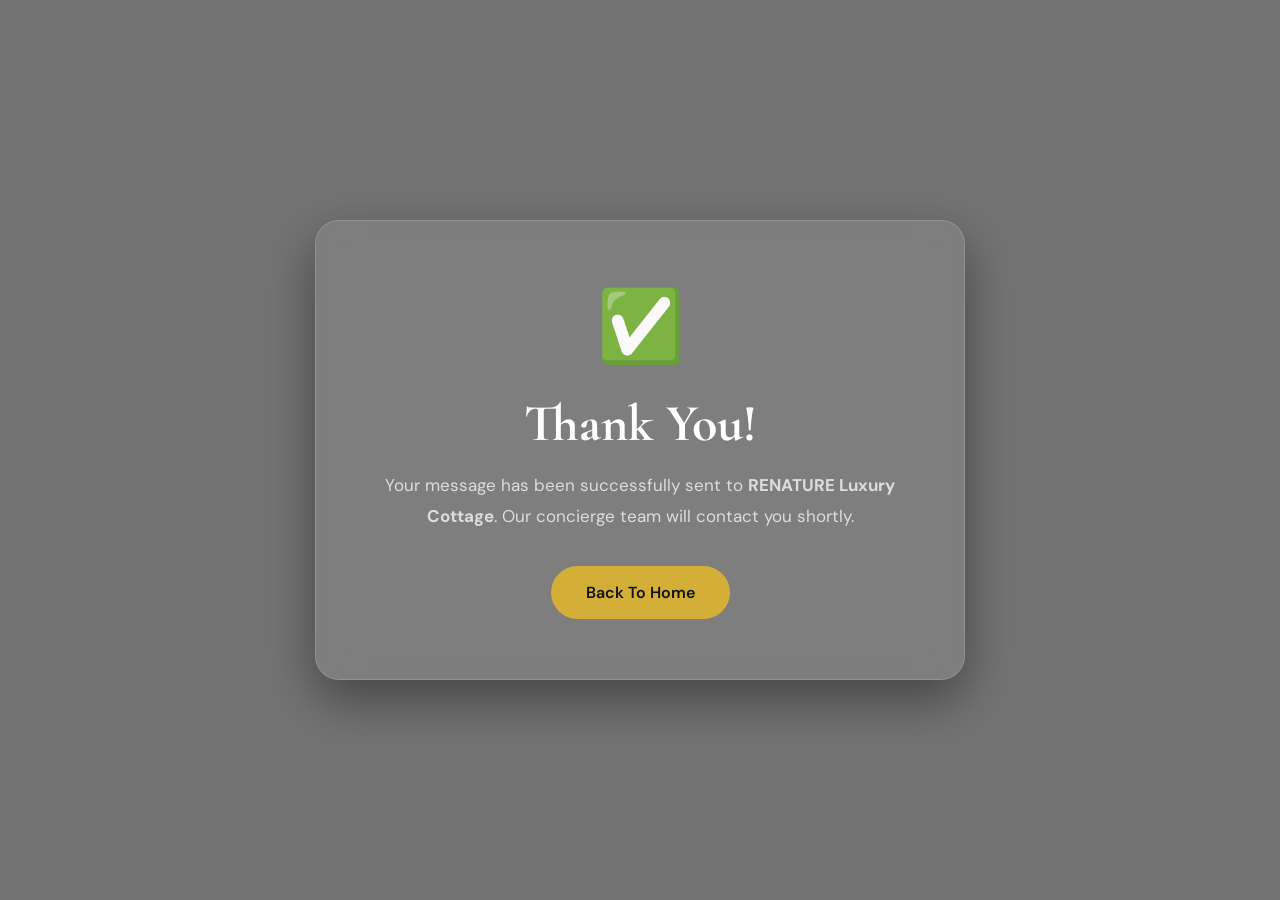
==== commit 7ef53a59: "Update contact.html" ====
--- a/contact.html
+++ b/contact.html
@@ -1,239 +1,108 @@
 <!DOCTYPE html>
 <html lang="en">
 <head>
-  <meta charset="UTF-8"/>
-  <meta name="viewport" content="width=device-width, initial-scale=1.0"/>
-  <title>Contact — RENATURE Luxury Cottage</title>
-  <link rel="preconnect" href="https://fonts.googleapis.com">
-  <link href="https://fonts.googleapis.com/css2?family=Cormorant+Garamond:ital,wght@0,300;0,400;0,600;1,300;1,400&family=DM+Sans:wght@300;400;500&display=swap" rel="stylesheet">
-  <link rel="stylesheet" href="style.css">
+    <meta charset="UTF-8">
+    <meta name="viewport" content="width=device-width, initial-scale=1.0">
+    <title>Thank You - RENATURE</title>
+
+    <link href="https://fonts.googleapis.com/css2?family=Cormorant+Garamond:wght@400;600&family=DM+Sans:wght@400;500&display=swap" rel="stylesheet">
+
+    <style>
+        *{
+            margin:0;
+            padding:0;
+            box-sizing:border-box;
+            font-family:'DM Sans',sans-serif;
+        }
+
+        body{
+            min-height:100vh;
+            display:flex;
+            justify-content:center;
+            align-items:center;
+            background:linear-gradient(
+                rgba(0,0,0,0.55),
+                rgba(0,0,0,0.55)
+            ),
+            url('https://images.unsplash.com/photo-1506744038136-46273834b3fb?auto=format&fit=crop&w=1800&q=80');
+            background-size:cover;
+            background-position:center;
+            color:#fff;
+            text-align:center;
+            padding:20px;
+        }
+
+        .success-card{
+            max-width:650px;
+            background:rgba(255,255,255,0.08);
+            backdrop-filter:blur(20px);
+            border:1px solid rgba(255,255,255,0.15);
+            border-radius:24px;
+            padding:60px 40px;
+            box-shadow:0 20px 50px rgba(0,0,0,0.4);
+        }
+
+        .icon{
+            font-size:70px;
+            margin-bottom:20px;
+        }
+
+        h1{
+            font-family:'Cormorant Garamond', serif;
+            font-size:52px;
+            margin-bottom:15px;
+        }
+
+        p{
+            font-size:17px;
+            line-height:1.8;
+            color:#ddd;
+            margin-bottom:35px;
+        }
+
+        .btn{
+            display:inline-block;
+            text-decoration:none;
+            background:#d4af37;
+            color:#111;
+            padding:16px 35px;
+            border-radius:50px;
+            font-weight:600;
+            transition:0.3s ease;
+        }
+
+        .btn:hover{
+            transform:translateY(-4px);
+        }
+
+        @media(max-width:768px){
+            h1{
+                font-size:38px;
+            }
+
+            .success-card{
+                padding:40px 25px;
+            }
+        }
+    </style>
 </head>
 <body>
 
-  <header class="navbar" id="navbar">
-    <div class="nav-logo">RE<span>NATURE</span></div>
-    <nav class="nav-links">
-      <a href="index.html">Home</a><a href="rooms.html">Rooms</a><a href="gallery.html">Gallery</a>
-      <a href="locations.html">Locations</a><a href="about.html">About</a><a href="contact.html" class="active">Contact</a>
-    </nav>
-    <a href="booking.html" class="nav-cta">Reserve Stay</a>
-    <button class="hamburger" id="hamburger">&#9776;</button>
-  </header>
+    <div class="success-card">
+        <div class="icon">✅</div>
 
-  <div class="mobile-nav" id="mobileNav">
-    <button class="close-btn" id="closeNav">&#10005;</button>
-    <a href="index.html">Home</a><a href="rooms.html">Rooms</a><a href="gallery.html">Gallery</a>
-    <a href="locations.html">Locations</a><a href="about.html">About</a><a href="contact.html">Contact</a>
-    <a href="booking.html" class="mob-cta">Reserve Stay</a>
-  </div>
+        <h1>Thank You!</h1>
 
-  <div class="page-hero">
-    <img src="https://images.unsplash.com/photo-1500530855697-b586d89ba3ee?auto=format&fit=crop&w=1800&q=80" alt="Contact">
-    <div class="page-hero-overlay"></div>
-    <div class="page-hero-content">
-      <span class="label">Get In Touch</span>
-      <h1>We'd love to <em>hear</em> from you</h1>
-      <p>Our concierge team typically responds within 2 hours.</p>
-    </div>
-  </div>
+        <p>
+            Your message has been successfully sent to
+            <strong>RENATURE Luxury Cottage</strong>.
+            Our concierge team will contact you shortly.
+        </p>
 
-  <div class="contact-page">
-    <div class="contact-grid reveal">
-      <!-- INFO -->
-      <div class="contact-info">
-        <h2>Let's plan your<br><em>perfect</em> stay</h2>
-        <p>Whether you have a question about a room, want a personalised recommendation, or need to arrange something special — we're here.</p>
-
-        <div class="contact-detail">
-          <div class="c-icon">📞</div>
-          <div class="c-text">
-            <strong>Phone / WhatsApp</strong>
-            <span>+91 9999999999</span>
-          </div>
-        </div>
-
-        <div class="contact-detail">
-          <div class="c-icon">✉</div>
-          <div class="c-text">
-            <strong>Email</strong>
-            <span>info@renature.in</span>
-          </div>
-        </div>
-
-        <div class="contact-detail">
-          <div class="c-icon">📍</div>
-          <div class="c-text">
-            <strong>Head Office</strong>
-            <span>12, Shevaroy Hills Road, Yercaud, Salem District, Tamil Nadu 636601</span>
-          </div>
-        </div>
-
-        <div class="contact-detail">
-          <div class="c-icon">🕐</div>
-          <div class="c-text">
-            <strong>Office Hours</strong>
-            <span>Monday – Sunday: 8:00 AM – 9:00 PM IST</span>
-          </div>
-        </div>
-
-        <div style="margin-top:40px;">
-          <h4 style="font-size:12px; letter-spacing:2px; text-transform:uppercase; color:var(--gold); margin-bottom:16px;">Our Locations</h4>
-          <div style="display:grid; grid-template-columns:1fr 1fr; gap:12px;">
-            <div style="background:var(--dark3); border-radius:12px; padding:16px; font-size:13px;">
-              <strong style="color:var(--white)">Yercaud</strong><br>
-              <span style="color:var(--muted)">+91 9999999991</span>
-            </div>
-            <div style="background:var(--dark3); border-radius:12px; padding:16px; font-size:13px;">
-              <strong style="color:var(--white)">Kodaikanal</strong><br>
-              <span style="color:var(--muted)">+91 9999999992</span>
-            </div>
-            <div style="background:var(--dark3); border-radius:12px; padding:16px; font-size:13px;">
-              <strong style="color:var(--white)">Ooty</strong><br>
-              <span style="color:var(--muted)">+91 9999999993</span>
-            </div>
-            <div style="background:var(--dark3); border-radius:12px; padding:16px; font-size:13px;">
-              <strong style="color:var(--white)">Valparai</strong><br>
-              <span style="color:var(--muted)">+91 9999999994</span>
-            </div>
-          </div>
-        </div>
-      </div>
-
-      <!-- FORM -->
-      <div>
-        <form class="contact-form"
-      name="contact"
-      method="POST"
-      data-netlify="true"
-      action="/success.html">
-
-  <!-- Required for Netlify -->
-  <input type="hidden" name="form-name" value="contact">
-
-  <div class="form-row">
-    <div>
-      <label class="form-label">First Name</label>
-      <input type="text"
-             name="first_name"
-             placeholder="First Name"
-             required>
+        <a href="index.html" class="btn">
+            Back To Home
+        </a>
     </div>
 
-    <div>
-      <label class="form-label">Last Name</label>
-      <input type="text"
-             name="last_name"
-             placeholder="Last Name"
-             required>
-    </div>
-  </div>
-
-  <div>
-    <label class="form-label">Email Address</label>
-    <input type="email"
-           name="email"
-           placeholder="example@email.com"
-           required>
-  </div>
-
-  <div>
-    <label class="form-label">Phone Number</label>
-    <input type="tel"
-           name="phone"
-           placeholder="+91 9999999999">
-  </div>
-
-  <div>
-    <label class="form-label">Location of Interest</label>
-    <select name="location">
-      <option value="">All Locations</option>
-      <option value="Yercaud">Yercaud</option>
-      <option value="Kodaikanal">Kodaikanal</option>
-      <option value="Ooty">Ooty</option>
-      <option value="Valparai">Valparai</option>
-    </select>
-  </div>
-
-  <div>
-    <label class="form-label">Subject</label>
-    <select name="subject">
-      <option value="Booking Enquiry">Booking Enquiry</option>
-      <option value="Group Booking">
-        Group Booking (10+ guests)
-      </option>
-      <option value="Wedding Event">
-        Wedding / Event Enquiry
-      </option>
-      <option value="Corporate Retreat">
-        Corporate Retreat
-      </option>
-      <option value="Special Request">
-        Special Request
-      </option>
-      <option value="General Enquiry">
-        General Enquiry
-      </option>
-    </select>
-  </div>
-
-  <div>
-    <label class="form-label">Message</label>
-    <textarea name="message"
-              rows="5"
-              placeholder="Tell us about your ideal stay — dates, number of guests, any special requirements..."
-              required></textarea>
-  </div>
-
-  <button type="submit"
-          class="btn-gold"
-          style="width:100%; justify-content:center; font-size:15px; padding:16px;">
-    Send Message ↗
-  </button>
-
-</form>
-      </div>
-    </div>
-
-    <!-- MAP PLACEHOLDER -->
-    <div class="reveal" style="margin-top:80px;">
-      <span class="label">Find Us</span>
-      <h2>Visit us in <em>person</em></h2>
-      <div style="background:var(--dark3); border-radius:var(--radius); overflow:hidden; margin-top:32px; height:400px; display:flex; align-items:center; justify-content:center; border: 1px solid rgba(255,255,255,0.06);">
-        <div style="text-align:center; color:var(--muted);">
-          <div style="font-size:48px; margin-bottom:16px;">🗺</div>
-          <p style="font-size:14px;">Yercaud, Salem District, Tamil Nadu</p>
-          <a href="https://maps.google.com/?q=Yercaud+Tamil+Nadu" target="_blank" style="color:var(--gold); font-size:13px; display:inline-block; margin-top:12px;">Open in Google Maps →</a>
-        </div>
-      </div>
-    </div>
-  </div>
-
-  <footer class="footer">
-    <div class="footer-grid">
-      <div class="footer-brand"><div class="nav-logo">RE<span>NATURE</span></div><p>Luxury cottage stays across Tamil Nadu's finest hill stations.</p><div class="socials"><a href="#">📸</a><a href="#">💬</a><a href="#">🐦</a></div></div>
-      <div class="footer-col"><h4>Explore</h4><a href="rooms.html">Our Rooms</a><a href="gallery.html">Gallery</a><a href="locations.html">Locations</a><a href="about.html">About Us</a></div>
-      <div class="footer-col"><h4>Locations</h4><a href="locations.html#yercaud">Yercaud</a><a href="locations.html#kodaikanal">Kodaikanal</a><a href="locations.html#ooty">Ooty</a><a href="locations.html#valparai">Valparai</a></div>
-      <div class="footer-col"><h4>Contact</h4><p>📞 +91 9999999999</p><p>✉ info@renature.in</p><p>📍 Yercaud, Tamil Nadu</p></div>
-    </div>
-    <div class="footer-bottom"><p>© 2025 RENATURE. All rights reserved.</p><div><a href="#">Privacy</a> · <a href="#">Terms</a></div></div>
-  </footer>
-
-  <a href="https://wa.me/919999999999" class="fab whatsapp">💬</a>
-  <a href="tel:+919999999999" class="fab call">📞</a>
-
-  <script src="script.js"></script>
-  <script>
-    function handleContact(e) {
-      e.preventDefault();
-      const btn = e.target.querySelector('button[type="submit"]');
-      btn.textContent = '✅ Message Sent!';
-      btn.style.background = '#2d6a4f';
-      setTimeout(() => {
-        btn.textContent = 'Send Message ↗';
-        btn.style.background = '';
-        e.target.reset();
-      }, 3000);
-    }
-  </script>
 </body>
 </html>
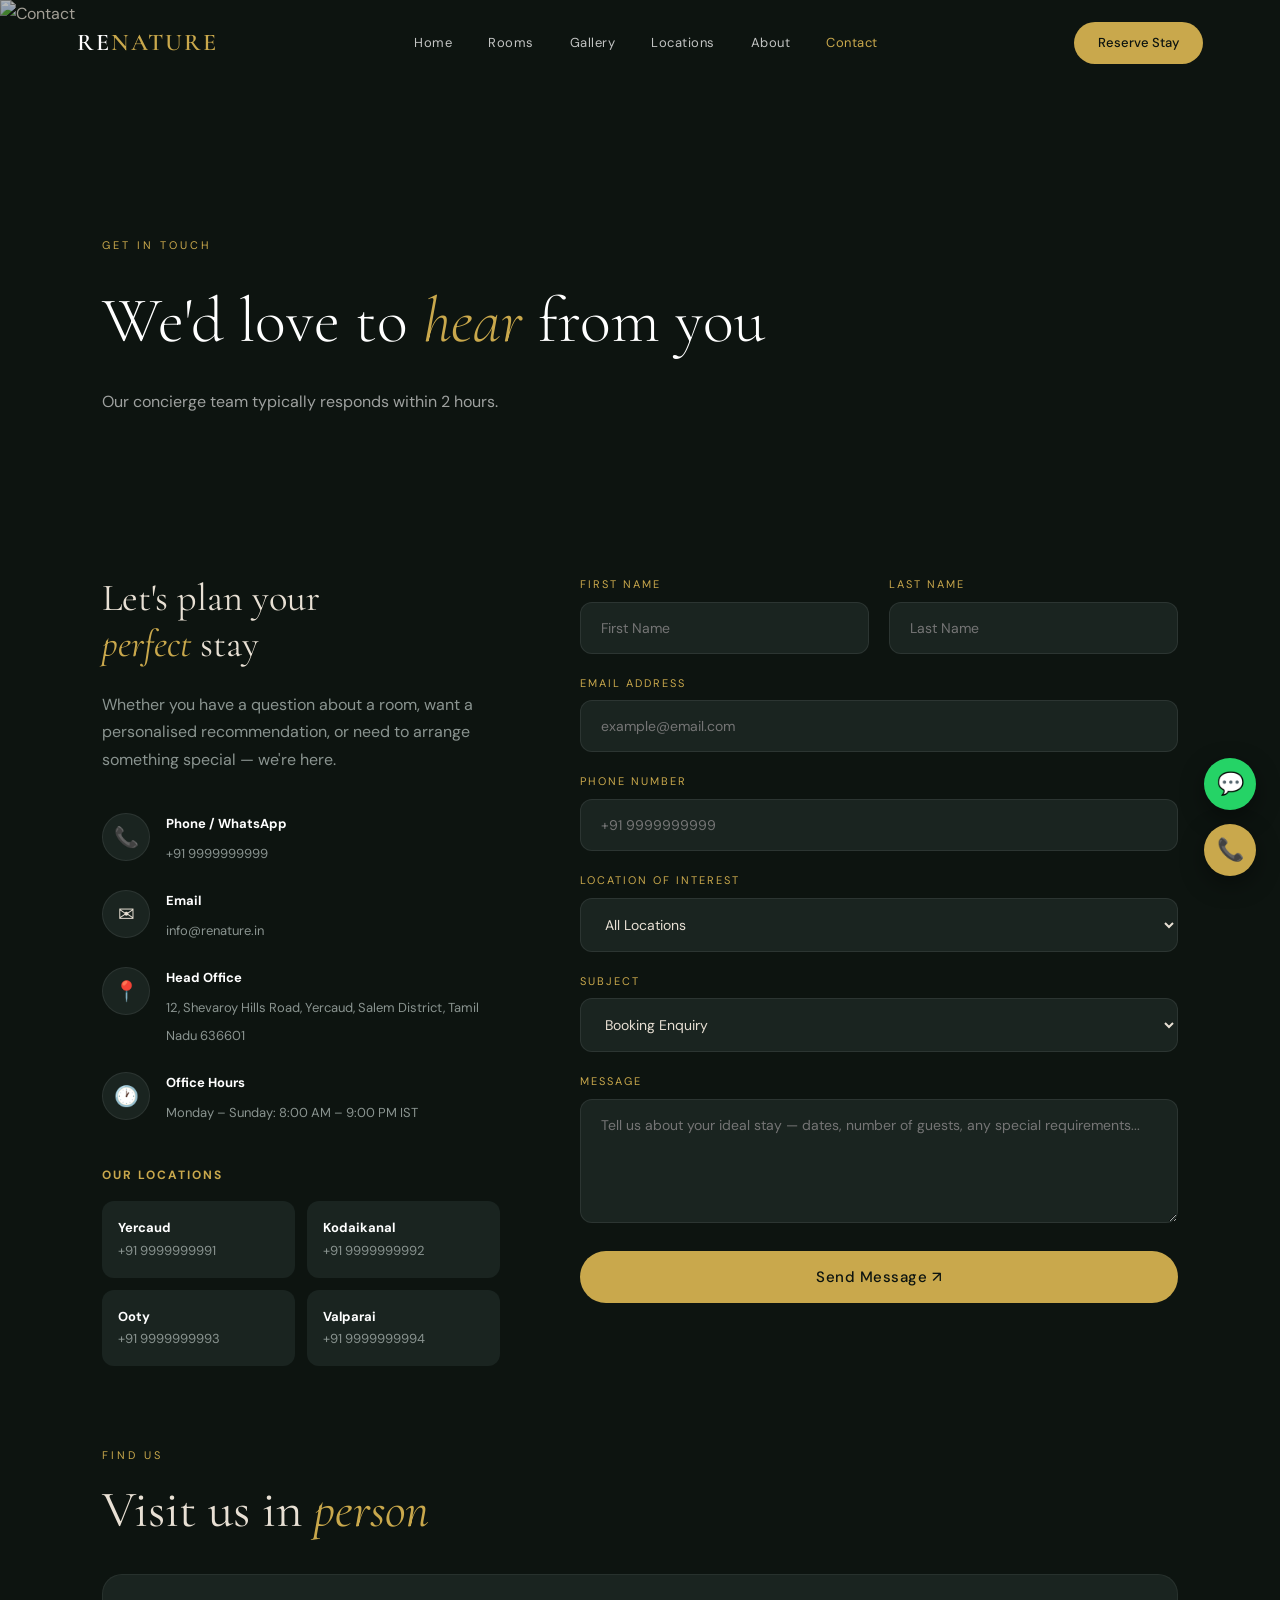
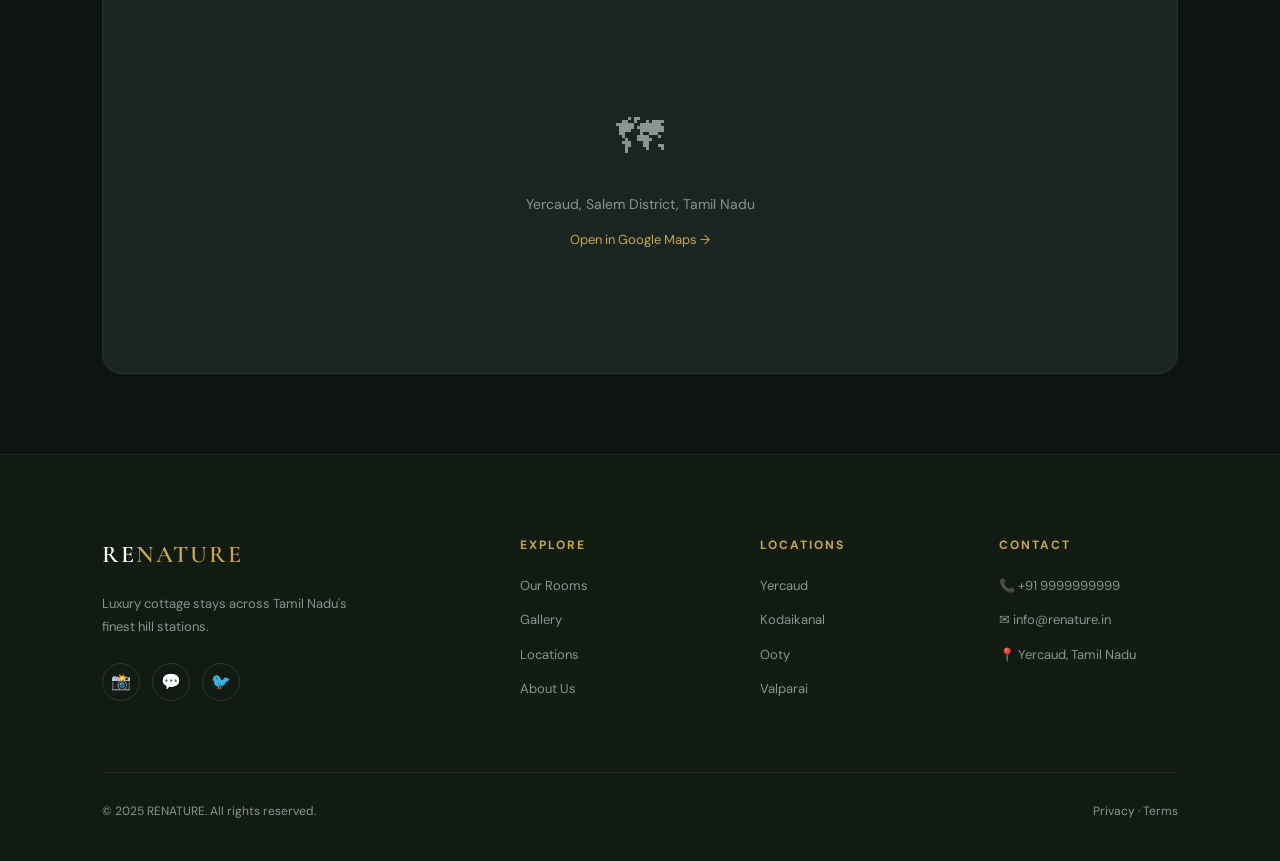
==== commit 24a5fc58: "Update contact.html" ====
--- a/contact.html
+++ b/contact.html
@@ -1,108 +1,239 @@
 <!DOCTYPE html>
 <html lang="en">
 <head>
-    <meta charset="UTF-8">
-    <meta name="viewport" content="width=device-width, initial-scale=1.0">
-    <title>Thank You - RENATURE</title>
-
-    <link href="https://fonts.googleapis.com/css2?family=Cormorant+Garamond:wght@400;600&family=DM+Sans:wght@400;500&display=swap" rel="stylesheet">
-
-    <style>
-        *{
-            margin:0;
-            padding:0;
-            box-sizing:border-box;
-            font-family:'DM Sans',sans-serif;
-        }
-
-        body{
-            min-height:100vh;
-            display:flex;
-            justify-content:center;
-            align-items:center;
-            background:linear-gradient(
-                rgba(0,0,0,0.55),
-                rgba(0,0,0,0.55)
-            ),
-            url('https://images.unsplash.com/photo-1506744038136-46273834b3fb?auto=format&fit=crop&w=1800&q=80');
-            background-size:cover;
-            background-position:center;
-            color:#fff;
-            text-align:center;
-            padding:20px;
-        }
-
-        .success-card{
-            max-width:650px;
-            background:rgba(255,255,255,0.08);
-            backdrop-filter:blur(20px);
-            border:1px solid rgba(255,255,255,0.15);
-            border-radius:24px;
-            padding:60px 40px;
-            box-shadow:0 20px 50px rgba(0,0,0,0.4);
-        }
-
-        .icon{
-            font-size:70px;
-            margin-bottom:20px;
-        }
-
-        h1{
-            font-family:'Cormorant Garamond', serif;
-            font-size:52px;
-            margin-bottom:15px;
-        }
-
-        p{
-            font-size:17px;
-            line-height:1.8;
-            color:#ddd;
-            margin-bottom:35px;
-        }
-
-        .btn{
-            display:inline-block;
-            text-decoration:none;
-            background:#d4af37;
-            color:#111;
-            padding:16px 35px;
-            border-radius:50px;
-            font-weight:600;
-            transition:0.3s ease;
-        }
-
-        .btn:hover{
-            transform:translateY(-4px);
-        }
-
-        @media(max-width:768px){
-            h1{
-                font-size:38px;
-            }
-
-            .success-card{
-                padding:40px 25px;
-            }
-        }
-    </style>
+  <meta charset="UTF-8"/>
+  <meta name="viewport" content="width=device-width, initial-scale=1.0"/>
+  <title>Contact — RENATURE Luxury Cottage</title>
+  <link rel="preconnect" href="https://fonts.googleapis.com">
+  <link href="https://fonts.googleapis.com/css2?family=Cormorant+Garamond:ital,wght@0,300;0,400;0,600;1,300;1,400&family=DM+Sans:wght@300;400;500&display=swap" rel="stylesheet">
+  <link rel="stylesheet" href="style.css">
 </head>
 <body>
 
-    <div class="success-card">
-        <div class="icon">✅</div>
-
-        <h1>Thank You!</h1>
-
-        <p>
-            Your message has been successfully sent to
-            <strong>RENATURE Luxury Cottage</strong>.
-            Our concierge team will contact you shortly.
-        </p>
-
-        <a href="index.html" class="btn">
-            Back To Home
-        </a>
-    </div>
-
+  <header class="navbar" id="navbar">
+    <div class="nav-logo">RE<span>NATURE</span></div>
+    <nav class="nav-links">
+      <a href="index.html">Home</a><a href="rooms.html">Rooms</a><a href="gallery.html">Gallery</a>
+      <a href="locations.html">Locations</a><a href="about.html">About</a><a href="contact.html" class="active">Contact</a>
+    </nav>
+    <a href="booking.html" class="nav-cta">Reserve Stay</a>
+    <button class="hamburger" id="hamburger">&#9776;</button>
+  </header>
+
+  <div class="mobile-nav" id="mobileNav">
+    <button class="close-btn" id="closeNav">&#10005;</button>
+    <a href="index.html">Home</a><a href="rooms.html">Rooms</a><a href="gallery.html">Gallery</a>
+    <a href="locations.html">Locations</a><a href="about.html">About</a><a href="contact.html">Contact</a>
+    <a href="booking.html" class="mob-cta">Reserve Stay</a>
+  </div>
+
+  <div class="page-hero">
+    <img src="https://images.unsplash.com/photo-1500530855697-b586d89ba3ee?auto=format&fit=crop&w=1800&q=80" alt="Contact">
+    <div class="page-hero-overlay"></div>
+    <div class="page-hero-content">
+      <span class="label">Get In Touch</span>
+      <h1>We'd love to <em>hear</em> from you</h1>
+      <p>Our concierge team typically responds within 2 hours.</p>
+    </div>
+  </div>
+
+  <div class="contact-page">
+    <div class="contact-grid reveal">
+      <!-- INFO -->
+      <div class="contact-info">
+        <h2>Let's plan your<br><em>perfect</em> stay</h2>
+        <p>Whether you have a question about a room, want a personalised recommendation, or need to arrange something special — we're here.</p>
+
+        <div class="contact-detail">
+          <div class="c-icon">📞</div>
+          <div class="c-text">
+            <strong>Phone / WhatsApp</strong>
+            <span>+91 9999999999</span>
+          </div>
+        </div>
+
+        <div class="contact-detail">
+          <div class="c-icon">✉</div>
+          <div class="c-text">
+            <strong>Email</strong>
+            <span>info@renature.in</span>
+          </div>
+        </div>
+
+        <div class="contact-detail">
+          <div class="c-icon">📍</div>
+          <div class="c-text">
+            <strong>Head Office</strong>
+            <span>12, Shevaroy Hills Road, Yercaud, Salem District, Tamil Nadu 636601</span>
+          </div>
+        </div>
+
+        <div class="contact-detail">
+          <div class="c-icon">🕐</div>
+          <div class="c-text">
+            <strong>Office Hours</strong>
+            <span>Monday – Sunday: 8:00 AM – 9:00 PM IST</span>
+          </div>
+        </div>
+
+        <div style="margin-top:40px;">
+          <h4 style="font-size:12px; letter-spacing:2px; text-transform:uppercase; color:var(--gold); margin-bottom:16px;">Our Locations</h4>
+          <div style="display:grid; grid-template-columns:1fr 1fr; gap:12px;">
+            <div style="background:var(--dark3); border-radius:12px; padding:16px; font-size:13px;">
+              <strong style="color:var(--white)">Yercaud</strong><br>
+              <span style="color:var(--muted)">+91 9999999991</span>
+            </div>
+            <div style="background:var(--dark3); border-radius:12px; padding:16px; font-size:13px;">
+              <strong style="color:var(--white)">Kodaikanal</strong><br>
+              <span style="color:var(--muted)">+91 9999999992</span>
+            </div>
+            <div style="background:var(--dark3); border-radius:12px; padding:16px; font-size:13px;">
+              <strong style="color:var(--white)">Ooty</strong><br>
+              <span style="color:var(--muted)">+91 9999999993</span>
+            </div>
+            <div style="background:var(--dark3); border-radius:12px; padding:16px; font-size:13px;">
+              <strong style="color:var(--white)">Valparai</strong><br>
+              <span style="color:var(--muted)">+91 9999999994</span>
+            </div>
+          </div>
+        </div>
+      </div>
+
+      <!-- FORM -->
+      <div>
+        <form class="contact-form"
+      name="contact"
+      method="POST"
+      data-netlify="true"
+      action="/success.html">
+
+  <!-- Required for Netlify -->
+  <input type="hidden" name="form-name" value="contact">
+
+  <div class="form-row">
+    <div>
+      <label class="form-label">First Name</label>
+      <input type="text"
+             name="first_name"
+             placeholder="First Name"
+             required>
+    </div>
+
+    <div>
+      <label class="form-label">Last Name</label>
+      <input type="text"
+             name="last_name"
+             placeholder="Last Name"
+             required>
+    </div>
+  </div>
+
+  <div>
+    <label class="form-label">Email Address</label>
+    <input type="email"
+           name="email"
+           placeholder="example@email.com"
+           required>
+  </div>
+
+  <div>
+    <label class="form-label">Phone Number</label>
+    <input type="tel"
+           name="phone"
+           placeholder="+91 9999999999">
+  </div>
+
+  <div>
+    <label class="form-label">Location of Interest</label>
+    <select name="location">
+      <option value="">All Locations</option>
+      <option value="Yercaud">Yercaud</option>
+      <option value="Kodaikanal">Kodaikanal</option>
+      <option value="Ooty">Ooty</option>
+      <option value="Valparai">Valparai</option>
+    </select>
+  </div>
+
+  <div>
+    <label class="form-label">Subject</label>
+    <select name="subject">
+      <option value="Booking Enquiry">Booking Enquiry</option>
+      <option value="Group Booking">
+        Group Booking (10+ guests)
+      </option>
+      <option value="Wedding Event">
+        Wedding / Event Enquiry
+      </option>
+      <option value="Corporate Retreat">
+        Corporate Retreat
+      </option>
+      <option value="Special Request">
+        Special Request
+      </option>
+      <option value="General Enquiry">
+        General Enquiry
+      </option>
+    </select>
+  </div>
+
+  <div>
+    <label class="form-label">Message</label>
+    <textarea name="message"
+              rows="5"
+              placeholder="Tell us about your ideal stay — dates, number of guests, any special requirements..."
+              required></textarea>
+  </div>
+
+  <button type="submit"
+          class="btn-gold"
+          style="width:100%; justify-content:center; font-size:15px; padding:16px;">
+    Send Message ↗
+  </button>
+
+</form>
+      </div>
+    </div>
+
+    <!-- MAP PLACEHOLDER -->
+    <div class="reveal" style="margin-top:80px;">
+      <span class="label">Find Us</span>
+      <h2>Visit us in <em>person</em></h2>
+      <div style="background:var(--dark3); border-radius:var(--radius); overflow:hidden; margin-top:32px; height:400px; display:flex; align-items:center; justify-content:center; border: 1px solid rgba(255,255,255,0.06);">
+        <div style="text-align:center; color:var(--muted);">
+          <div style="font-size:48px; margin-bottom:16px;">🗺</div>
+          <p style="font-size:14px;">Yercaud, Salem District, Tamil Nadu</p>
+          <a href="https://maps.google.com/?q=Yercaud+Tamil+Nadu" target="_blank" style="color:var(--gold); font-size:13px; display:inline-block; margin-top:12px;">Open in Google Maps →</a>
+        </div>
+      </div>
+    </div>
+  </div>
+
+  <footer class="footer">
+    <div class="footer-grid">
+      <div class="footer-brand"><div class="nav-logo">RE<span>NATURE</span></div><p>Luxury cottage stays across Tamil Nadu's finest hill stations.</p><div class="socials"><a href="#">📸</a><a href="#">💬</a><a href="#">🐦</a></div></div>
+      <div class="footer-col"><h4>Explore</h4><a href="rooms.html">Our Rooms</a><a href="gallery.html">Gallery</a><a href="locations.html">Locations</a><a href="about.html">About Us</a></div>
+      <div class="footer-col"><h4>Locations</h4><a href="locations.html#yercaud">Yercaud</a><a href="locations.html#kodaikanal">Kodaikanal</a><a href="locations.html#ooty">Ooty</a><a href="locations.html#valparai">Valparai</a></div>
+      <div class="footer-col"><h4>Contact</h4><p>📞 +91 9999999999</p><p>✉ info@renature.in</p><p>📍 Yercaud, Tamil Nadu</p></div>
+    </div>
+    <div class="footer-bottom"><p>© 2025 RENATURE. All rights reserved.</p><div><a href="#">Privacy</a> · <a href="#">Terms</a></div></div>
+  </footer>
+
+  <a href="https://wa.me/919999999999" class="fab whatsapp">💬</a>
+  <a href="tel:+919999999999" class="fab call">📞</a>
+
+  <script src="script.js"></script>
+  <script>
+    function handleContact(e) {
+      e.preventDefault();
+      const btn = e.target.querySelector('button[type="submit"]');
+      btn.textContent = '✅ Message Sent!';
+      btn.style.background = '#2d6a4f';
+      setTimeout(() => {
+        btn.textContent = 'Send Message ↗';
+        btn.style.background = '';
+        e.target.reset();
+      }, 3000);
+    }
+  </script>
 </body>
 </html>
--- a/style.css
+++ b/style.css
@@ -0,0 +1,846 @@
+/* ============ RESET & BASE ============ */
+*, *::before, *::after { margin:0; padding:0; box-sizing:border-box; }
+
+:root {
+  --gold: #C9A84C;
+  --gold-light: #e8cc80;
+  --dark: #0D1410;
+  --dark2: #121a14;
+  --dark3: #1a2420;
+  --text: #e8e0d4;
+  --muted: #8a9490;
+  --white: #fff;
+  --radius: 20px;
+  --font-display: 'Cormorant Garamond', serif;
+  --font-body: 'DM Sans', sans-serif;
+}
+
+html { scroll-behavior: smooth; }
+
+body {
+  background: var(--dark);
+  color: var(--text);
+  font-family: var(--font-body);
+  font-size: 16px;
+  line-height: 1.7;
+  overflow-x: hidden;
+}
+
+img { display: block; width: 100%; object-fit: cover; }
+a { text-decoration: none; color: inherit; }
+
+/* ============ UTILITY ============ */
+.label {
+  font-size: 11px;
+  letter-spacing: 3px;
+  text-transform: uppercase;
+  color: var(--gold);
+  display: block;
+  margin-bottom: 16px;
+}
+.label-light { font-size: 11px; letter-spacing: 3px; text-transform: uppercase; color: rgba(255,255,255,0.6); display: block; margin-bottom: 16px; }
+.text-center { text-align: center; }
+.mt-2 { margin-top: 2rem; }
+
+h2 {
+  font-family: var(--font-display);
+  font-size: clamp(2rem, 4vw, 3.5rem);
+  font-weight: 400;
+  line-height: 1.2;
+  margin-bottom: 1.5rem;
+}
+h2 em { font-style: italic; color: var(--gold); }
+
+/* ============ BUTTONS ============ */
+.btn-gold {
+  display: inline-flex;
+  align-items: center;
+  gap: 8px;
+  background: var(--gold);
+  color: var(--dark);
+  padding: 14px 32px;
+  border-radius: 50px;
+  font-family: var(--font-body);
+  font-weight: 500;
+  font-size: 14px;
+  letter-spacing: 0.5px;
+  transition: all 0.3s;
+  border: none;
+  cursor: pointer;
+}
+.btn-gold:hover { background: var(--gold-light); transform: translateY(-2px); }
+
+.btn-ghost {
+  display: inline-flex;
+  align-items: center;
+  gap: 8px;
+  background: transparent;
+  color: var(--white);
+  padding: 14px 32px;
+  border-radius: 50px;
+  border: 1px solid rgba(255,255,255,0.3);
+  font-weight: 500;
+  font-size: 14px;
+  transition: all 0.3s;
+}
+.btn-ghost:hover { background: rgba(255,255,255,0.1); }
+
+.btn-ghost-light {
+  display: inline-flex;
+  align-items: center;
+  gap: 8px;
+  background: transparent;
+  color: var(--white);
+  padding: 14px 32px;
+  border-radius: 50px;
+  border: 1px solid rgba(255,255,255,0.5);
+  font-weight: 500;
+  font-size: 14px;
+  transition: all 0.3s;
+}
+.btn-ghost-light:hover { background: rgba(255,255,255,0.15); }
+
+.link-arrow {
+  font-size: 14px;
+  color: var(--gold);
+  font-weight: 500;
+  letter-spacing: 0.5px;
+  transition: gap 0.3s;
+  display: inline-block;
+}
+.link-arrow:hover { letter-spacing: 1px; }
+
+/* ============ NAVBAR ============ */
+.navbar {
+  position: fixed;
+  top: 0;
+  width: 100%;
+  display: flex;
+  align-items: center;
+  justify-content: space-between;
+  padding: 22px 6%;
+  z-index: 1000;
+  transition: all 0.4s;
+}
+.navbar.scrolled {
+  background: rgba(13,20,16,0.95);
+  backdrop-filter: blur(20px);
+  padding: 16px 6%;
+  border-bottom: 1px solid rgba(201,168,76,0.15);
+}
+
+.nav-logo {
+  font-family: var(--font-display);
+  font-size: 24px;
+  font-weight: 600;
+  letter-spacing: 2px;
+  color: var(--white);
+}
+.nav-logo span { color: var(--gold); }
+
+.nav-links {
+  display: flex;
+  gap: 36px;
+}
+.nav-links a {
+  font-size: 13px;
+  font-weight: 400;
+  letter-spacing: 0.5px;
+  color: rgba(255,255,255,0.75);
+  transition: color 0.3s;
+}
+.nav-links a:hover, .nav-links a.active { color: var(--gold); }
+
+.nav-cta {
+  background: var(--gold);
+  color: var(--dark);
+  padding: 10px 24px;
+  border-radius: 50px;
+  font-size: 13px;
+  font-weight: 500;
+  transition: all 0.3s;
+}
+.nav-cta:hover { background: var(--gold-light); }
+
+.hamburger { display: none; background: none; border: none; color: white; font-size: 22px; cursor: pointer; }
+
+/* MOBILE NAV */
+.mobile-nav {
+  position: fixed;
+  top: 0; left: 0;
+  width: 100%; height: 100%;
+  background: var(--dark);
+  z-index: 9999;
+  display: flex;
+  flex-direction: column;
+  align-items: center;
+  justify-content: center;
+  gap: 28px;
+  transform: translateX(-100%);
+  transition: transform 0.4s ease;
+}
+.mobile-nav.open { transform: translateX(0); }
+.mobile-nav a { font-family: var(--font-display); font-size: 32px; color: var(--text); }
+.mobile-nav a:hover { color: var(--gold); }
+.mob-cta { background: var(--gold) !important; color: var(--dark) !important; padding: 12px 32px; border-radius: 50px; font-family: var(--font-body) !important; font-size: 16px !important; }
+.close-btn { position: absolute; top: 24px; right: 24px; background: none; border: none; color: white; font-size: 24px; cursor: pointer; }
+
+/* ============ HERO ============ */
+.hero {
+  height: 100vh;
+  min-height: 700px;
+  position: relative;
+  display: flex;
+  align-items: center;
+  overflow: hidden;
+}
+
+.hero-slides { position: absolute; inset: 0; }
+.slide {
+  position: absolute;
+  inset: 0;
+  background-size: cover;
+  background-position: center;
+  opacity: 0;
+  transition: opacity 1s ease;
+}
+.slide.active { opacity: 1; }
+.hero-overlay {
+  position: absolute;
+  inset: 0;
+  background: linear-gradient(135deg, rgba(13,20,16,0.75) 0%, rgba(13,20,16,0.4) 50%, rgba(13,20,16,0.6) 100%);
+}
+
+.hero-content {
+  position: relative;
+  z-index: 2;
+  padding: 0 8%;
+  max-width: 800px;
+}
+
+.hero-content h1 {
+  font-family: var(--font-display);
+  font-size: clamp(2.5rem, 6vw, 5.5rem);
+  font-weight: 300;
+  line-height: 1.1;
+  margin-bottom: 20px;
+  color: var(--white);
+}
+.hero-content h1 em { font-style: italic; color: var(--gold); }
+.hero-content > p {
+  font-size: 16px;
+  color: rgba(255,255,255,0.7);
+  margin-bottom: 36px;
+  max-width: 420px;
+}
+.hero-actions { display: flex; gap: 16px; flex-wrap: wrap; margin-bottom: 60px; }
+
+.hero-stats {
+  display: flex;
+  gap: 48px;
+  border-top: 1px solid rgba(255,255,255,0.15);
+  padding-top: 28px;
+}
+.hero-stats div { display: flex; flex-direction: column; }
+.hero-stats strong { font-family: var(--font-display); font-size: 2rem; color: var(--gold); font-weight: 600; }
+.hero-stats span { font-size: 11px; letter-spacing: 1px; color: rgba(255,255,255,0.5); text-transform: uppercase; }
+
+.hero-scroll {
+  position: absolute;
+  bottom: 40px;
+  right: 8%;
+  display: flex;
+  flex-direction: column;
+  align-items: center;
+  gap: 10px;
+  z-index: 2;
+}
+.hero-scroll span { font-size: 10px; letter-spacing: 3px; text-transform: uppercase; color: rgba(255,255,255,0.4); }
+.scroll-line { width: 1px; height: 60px; background: linear-gradient(to bottom, rgba(255,255,255,0.4), transparent); animation: scrollAnim 2s infinite; }
+@keyframes scrollAnim { 0%,100%{opacity:1;transform:scaleY(1)} 50%{opacity:0.3;transform:scaleY(0.5)} }
+
+.slide-dots {
+  position: absolute;
+  bottom: 40px;
+  left: 8%;
+  display: flex;
+  gap: 8px;
+  z-index: 2;
+}
+.dot {
+  width: 6px; height: 6px;
+  border-radius: 50%;
+  background: rgba(255,255,255,0.3);
+  cursor: pointer;
+  transition: all 0.3s;
+}
+.dot.active { background: var(--gold); width: 24px; border-radius: 3px; }
+
+/* ============ SECTIONS COMMON ============ */
+section { padding: 100px 8%; }
+.reveal { opacity: 0; transform: translateY(40px); transition: all 0.8s ease; }
+.reveal.visible { opacity: 1; transform: translateY(0); }
+
+/* ============ ABOUT STRIP ============ */
+.about-strip {
+  display: grid;
+  grid-template-columns: 1fr 1fr 1fr;
+  gap: 60px;
+  border-top: 1px solid rgba(255,255,255,0.08);
+  border-bottom: 1px solid rgba(255,255,255,0.08);
+}
+
+.strip-left h2 { font-size: clamp(1.8rem, 3vw, 2.8rem); }
+.strip-left p { color: var(--muted); margin-bottom: 28px; line-height: 1.8; }
+
+.strip-center { position: relative; }
+.strip-center img { height: 420px; border-radius: var(--radius); object-fit: cover; }
+.card-badge {
+  position: absolute;
+  bottom: 20px; left: 20px; right: 20px;
+  background: rgba(13,20,16,0.9);
+  backdrop-filter: blur(20px);
+  border: 1px solid rgba(201,168,76,0.2);
+  border-radius: 16px;
+  padding: 20px;
+}
+.card-badge strong { display: block; font-size: 14px; margin-bottom: 6px; color: var(--white); }
+.card-badge span { font-size: 12px; color: var(--muted); }
+
+.strip-right .big-quote {
+  font-family: var(--font-display);
+  font-size: 1.4rem;
+  font-style: italic;
+  line-height: 1.6;
+  color: var(--text);
+  margin-bottom: 32px;
+}
+.features-list { list-style: none; }
+.features-list li { font-size: 14px; color: var(--muted); padding: 12px 0; border-bottom: 1px solid rgba(255,255,255,0.06); }
+
+/* ============ LOCATIONS ============ */
+.locations-section { padding: 100px 8%; }
+.loc-header { margin-bottom: 60px; }
+.loc-header p { color: var(--muted); }
+
+.locations-grid {
+  display: grid;
+  grid-template-columns: 1.6fr 1fr 1fr 1fr;
+  grid-template-rows: 520px;
+  gap: 16px;
+}
+
+.loc-card {
+  position: relative;
+  border-radius: var(--radius);
+  overflow: hidden;
+  cursor: pointer;
+}
+.loc-card img {
+  height: 100%;
+  transition: transform 0.6s ease;
+}
+.loc-card:hover img { transform: scale(1.08); }
+
+.loc-overlay {
+  position: absolute;
+  inset: 0;
+  background: linear-gradient(to top, rgba(13,20,16,0.95) 0%, rgba(13,20,16,0.3) 60%, transparent 100%);
+  padding: 28px;
+  display: flex;
+  flex-direction: column;
+  justify-content: flex-end;
+}
+.loc-tag {
+  display: inline-block;
+  font-size: 10px;
+  letter-spacing: 2px;
+  text-transform: uppercase;
+  color: var(--gold);
+  border: 1px solid rgba(201,168,76,0.4);
+  padding: 4px 12px;
+  border-radius: 50px;
+  margin-bottom: 12px;
+  width: fit-content;
+}
+.loc-overlay h3 { font-family: var(--font-display); font-size: 1.8rem; font-weight: 400; color: var(--white); margin-bottom: 6px; }
+.loc-overlay > p { font-size: 12px; color: rgba(255,255,255,0.5); margin-bottom: 14px; }
+.loc-details { display: flex; flex-wrap: wrap; gap: 8px; margin-bottom: 16px; }
+.loc-details span { font-size: 11px; background: rgba(255,255,255,0.1); padding: 4px 10px; border-radius: 50px; }
+.loc-btn { font-size: 12px; color: var(--gold); letter-spacing: 1px; transition: letter-spacing 0.3s; width: fit-content; }
+.loc-btn:hover { letter-spacing: 2px; }
+
+/* ============ ROOMS ============ */
+.rooms-section { background: var(--dark2); border-radius: 32px; }
+.rooms-header { display: flex; justify-content: space-between; align-items: flex-start; gap: 40px; margin-bottom: 12px; }
+.rooms-sub { color: var(--muted); font-size: 14px; margin-bottom: 48px; max-width: 500px; }
+.booking-quick { display: flex; gap: 12px; flex-wrap: wrap; align-items: center; }
+.booking-quick input {
+  background: rgba(255,255,255,0.06);
+  border: 1px solid rgba(255,255,255,0.12);
+  color: var(--text);
+  padding: 10px 16px;
+  border-radius: 50px;
+  font-size: 13px;
+  outline: none;
+  font-family: var(--font-body);
+}
+
+.rooms-slider {
+  display: flex;
+  gap: 20px;
+  overflow-x: auto;
+  scroll-snap-type: x mandatory;
+  scrollbar-width: none;
+  padding-bottom: 10px;
+}
+.rooms-slider::-webkit-scrollbar { display: none; }
+
+.room-slide {
+  min-width: 280px;
+  border-radius: var(--radius);
+  overflow: hidden;
+  background: var(--dark3);
+  scroll-snap-align: start;
+  flex-shrink: 0;
+  position: relative;
+}
+.room-slide img { height: 320px; transition: transform 0.5s; }
+.room-slide:hover img { transform: scale(1.05); }
+.room-info { padding: 24px; }
+.room-info h3 { font-family: var(--font-display); font-size: 1.3rem; margin-bottom: 8px; }
+.room-info p { font-size: 13px; color: var(--muted); margin-bottom: 16px; }
+.room-price { font-family: var(--font-display); font-size: 1.5rem; color: var(--gold); }
+.room-price span { font-size: 14px; color: var(--muted); font-family: var(--font-body); }
+.room-book {
+  display: inline-block;
+  margin-top: 14px;
+  background: var(--gold);
+  color: var(--dark);
+  padding: 8px 20px;
+  border-radius: 50px;
+  font-size: 13px;
+  font-weight: 500;
+  transition: background 0.3s;
+}
+.room-book:hover { background: var(--gold-light); }
+
+.slider-controls { display: flex; gap: 12px; margin-top: 24px; }
+.s-btn {
+  width: 44px; height: 44px;
+  border-radius: 50%;
+  border: 1px solid rgba(255,255,255,0.15);
+  background: transparent;
+  color: var(--white);
+  font-size: 16px;
+  cursor: pointer;
+  transition: all 0.3s;
+}
+.s-btn:hover { background: var(--gold); border-color: var(--gold); color: var(--dark); }
+
+/* ============ ATMOSPHERE ============ */
+.atmosphere-section {
+  padding: 0;
+  position: relative;
+  height: 70vh;
+  overflow: hidden;
+  border-radius: 0;
+}
+.atmosphere-section img { height: 100%; }
+.atm-overlay {
+  position: absolute;
+  inset: 0;
+  background: linear-gradient(to right, rgba(13,20,16,0.85) 0%, rgba(13,20,16,0.2) 100%);
+  display: flex;
+  flex-direction: column;
+  justify-content: center;
+  padding: 8%;
+}
+.atm-overlay h2 { font-size: clamp(2rem, 5vw, 4rem); color: var(--white); margin-bottom: 28px; }
+
+/* ============ AMENITIES ============ */
+.amenities-section { text-align: center; }
+.amen-grid {
+  display: grid;
+  grid-template-columns: repeat(auto-fit, minmax(220px, 1fr));
+  gap: 20px;
+  margin-top: 48px;
+}
+.amen-item {
+  background: var(--dark3);
+  border: 1px solid rgba(255,255,255,0.06);
+  border-radius: var(--radius);
+  padding: 36px 24px;
+  transition: all 0.3s;
+}
+.amen-item:hover { transform: translateY(-6px); border-color: rgba(201,168,76,0.3); }
+.amen-icon { font-size: 32px; margin-bottom: 16px; }
+.amen-item strong { display: block; font-size: 15px; margin-bottom: 8px; color: var(--white); }
+.amen-item p { font-size: 13px; color: var(--muted); }
+
+/* ============ GALLERY ============ */
+.gallery-preview { }
+.gallery-masonry {
+  display: grid;
+  grid-template-columns: repeat(3, 1fr);
+  grid-auto-rows: 260px;
+  gap: 16px;
+  margin-top: 48px;
+}
+.gallery-masonry img { border-radius: 16px; transition: transform 0.4s; cursor: pointer; }
+.gallery-masonry img:hover { transform: scale(1.03); }
+.g-tall { grid-row: span 2; }
+.g-wide { grid-column: span 2; }
+
+/* ============ TESTIMONIALS ============ */
+.testimonials-section { background: var(--dark2); border-radius: 32px; }
+.testi-grid { display: grid; grid-template-columns: 1fr 1.2fr 1fr; gap: 24px; margin-top: 48px; }
+.testi-card {
+  background: var(--dark3);
+  border: 1px solid rgba(255,255,255,0.06);
+  border-radius: var(--radius);
+  padding: 36px;
+}
+.testi-card.featured {
+  background: var(--gold);
+  border-color: var(--gold);
+}
+.testi-card.featured p, .testi-card.featured .stars, .testi-card.featured .testi-author { color: var(--dark); }
+.stars { color: var(--gold); font-size: 16px; margin-bottom: 16px; }
+.testi-card.featured .stars { color: var(--dark); }
+.testi-card p { font-size: 14px; line-height: 1.8; color: var(--muted); margin-bottom: 24px; }
+.testi-card.featured p { color: rgba(13,20,16,0.8); }
+.testi-author { display: flex; align-items: center; gap: 12px; }
+.testi-author img { width: 40px; height: 40px; border-radius: 50%; object-fit: cover; flex-shrink: 0; }
+.testi-author span { font-size: 13px; }
+
+/* ============ FAQ ============ */
+.faq-section { }
+.faq-grid { display: grid; grid-template-columns: 1fr 1fr; gap: 16px; margin-top: 48px; }
+.faq-item {
+  background: var(--dark3);
+  border: 1px solid rgba(255,255,255,0.06);
+  border-radius: 16px;
+  padding: 24px;
+  transition: border-color 0.3s;
+}
+.faq-item[open] { border-color: rgba(201,168,76,0.3); }
+.faq-item summary {
+  cursor: pointer;
+  font-size: 15px;
+  font-weight: 500;
+  color: var(--white);
+  list-style: none;
+  display: flex;
+  justify-content: space-between;
+  align-items: center;
+}
+.faq-item summary::after { content: '+'; color: var(--gold); font-size: 20px; }
+.faq-item[open] summary::after { content: '−'; }
+.faq-item p { font-size: 14px; color: var(--muted); margin-top: 16px; line-height: 1.7; }
+
+/* ============ CTA BANNER ============ */
+.cta-banner { padding: 0; position: relative; height: 60vh; overflow: hidden; }
+.cta-banner img { height: 100%; }
+.cta-overlay {
+  position: absolute;
+  inset: 0;
+  background: rgba(13,20,16,0.65);
+  display: flex;
+  flex-direction: column;
+  align-items: center;
+  justify-content: center;
+  text-align: center;
+  padding: 40px;
+}
+.cta-overlay h2 { font-size: clamp(2.5rem, 5vw, 4rem); color: var(--white); margin-bottom: 16px; }
+.cta-overlay p { color: rgba(255,255,255,0.65); max-width: 500px; margin-bottom: 32px; }
+
+/* ============ FOOTER ============ */
+.footer {
+  background: var(--dark2);
+  padding: 80px 8% 40px;
+  border-top: 1px solid rgba(255,255,255,0.06);
+}
+.footer-grid {
+  display: grid;
+  grid-template-columns: 2fr 1fr 1fr 1fr;
+  gap: 60px;
+  margin-bottom: 60px;
+}
+.footer-brand .nav-logo { margin-bottom: 16px; }
+.footer-brand p { font-size: 13px; color: var(--muted); line-height: 1.8; max-width: 280px; margin-bottom: 24px; }
+.socials { display: flex; gap: 12px; }
+.socials a { width: 38px; height: 38px; border-radius: 50%; border: 1px solid rgba(255,255,255,0.12); display: flex; align-items: center; justify-content: center; font-size: 16px; transition: all 0.3s; }
+.socials a:hover { border-color: var(--gold); }
+.footer-col h4 { font-size: 12px; letter-spacing: 2px; text-transform: uppercase; color: var(--gold); margin-bottom: 20px; }
+.footer-col a, .footer-col p { display: block; font-size: 13px; color: var(--muted); margin-bottom: 12px; transition: color 0.3s; }
+.footer-col a:hover { color: var(--text); }
+.footer-bottom {
+  border-top: 1px solid rgba(255,255,255,0.06);
+  padding-top: 28px;
+  display: flex;
+  justify-content: space-between;
+  align-items: center;
+  font-size: 12px;
+  color: var(--muted);
+}
+.footer-bottom a { color: var(--muted); }
+.footer-bottom a:hover { color: var(--gold); }
+
+/* ============ FAB ============ */
+.fab {
+  position: fixed;
+  width: 52px; height: 52px;
+  border-radius: 50%;
+  display: flex;
+  align-items: center;
+  justify-content: center;
+  font-size: 22px;
+  right: 24px;
+  z-index: 900;
+  transition: transform 0.3s;
+  box-shadow: 0 8px 24px rgba(0,0,0,0.4);
+}
+.fab:hover { transform: scale(1.1); }
+.whatsapp { background: #25D366; bottom: 90px; }
+.call { background: var(--gold); bottom: 24px; }
+
+/* ============ PAGE HERO (inner pages) ============ */
+.page-hero {
+  height: 55vh;
+  min-height: 400px;
+  position: relative;
+  display: flex;
+  align-items: flex-end;
+  padding-bottom: 80px;
+  overflow: hidden;
+}
+.page-hero img { position: absolute; inset: 0; height: 100%; }
+.page-hero-overlay {
+  position: absolute;
+  inset: 0;
+  background: linear-gradient(to top, rgba(13,20,16,0.9) 0%, rgba(13,20,16,0.3) 100%);
+}
+.page-hero-content { position: relative; z-index: 2; padding: 0 8%; }
+.page-hero-content .label { margin-bottom: 12px; }
+.page-hero-content h1 { font-family: var(--font-display); font-size: clamp(2.5rem, 5vw, 4.5rem); font-weight: 300; color: var(--white); }
+.page-hero-content h1 em { font-style: italic; color: var(--gold); }
+.page-hero-content p { color: rgba(255,255,255,0.6); max-width: 500px; margin-top: 12px; }
+
+/* ============ ROOMS PAGE ============ */
+.rooms-page { padding: 80px 8%; }
+.rooms-filter { display: flex; gap: 12px; flex-wrap: wrap; margin-bottom: 48px; }
+.filter-btn {
+  padding: 8px 22px;
+  border-radius: 50px;
+  border: 1px solid rgba(255,255,255,0.15);
+  background: transparent;
+  color: var(--muted);
+  font-size: 13px;
+  cursor: pointer;
+  transition: all 0.3s;
+  font-family: var(--font-body);
+}
+.filter-btn.active, .filter-btn:hover { background: var(--gold); border-color: var(--gold); color: var(--dark); }
+
+.rooms-full-grid {
+  display: grid;
+  grid-template-columns: repeat(auto-fill, minmax(340px, 1fr));
+  gap: 28px;
+}
+
+.room-card-full {
+  background: var(--dark3);
+  border-radius: var(--radius);
+  overflow: hidden;
+  border: 1px solid rgba(255,255,255,0.06);
+  transition: transform 0.4s, border-color 0.4s;
+}
+.room-card-full:hover { transform: translateY(-8px); border-color: rgba(201,168,76,0.2); }
+.room-card-full img { height: 260px; transition: transform 0.5s; }
+.room-card-full:hover img { transform: scale(1.05); }
+.card-body { padding: 28px; }
+.card-body h3 { font-family: var(--font-display); font-size: 1.4rem; margin-bottom: 8px; }
+.card-body .location-tag { font-size: 11px; color: var(--gold); letter-spacing: 1.5px; text-transform: uppercase; margin-bottom: 12px; display: block; }
+.card-body p { font-size: 13px; color: var(--muted); line-height: 1.7; margin-bottom: 20px; }
+.card-features { display: flex; flex-wrap: wrap; gap: 8px; margin-bottom: 20px; }
+.card-features span { font-size: 11px; background: rgba(255,255,255,0.06); padding: 4px 12px; border-radius: 50px; }
+.card-footer { display: flex; align-items: center; justify-content: space-between; }
+.card-price { font-family: var(--font-display); font-size: 1.5rem; color: var(--gold); }
+.card-price small { font-family: var(--font-body); font-size: 12px; color: var(--muted); }
+
+/* ============ GALLERY PAGE ============ */
+.gallery-page { padding: 80px 8%; }
+.gallery-controls { display: flex; gap: 12px; flex-wrap: wrap; margin-bottom: 40px; }
+.gallery-full-grid {
+  columns: 3;
+  gap: 16px;
+}
+.gallery-full-grid img {
+  width: 100%;
+  border-radius: 12px;
+  margin-bottom: 16px;
+  break-inside: avoid;
+  transition: transform 0.4s;
+  cursor: pointer;
+}
+.gallery-full-grid img:hover { transform: scale(1.02); }
+
+/* ============ LOCATIONS PAGE ============ */
+.locations-page { padding: 80px 8%; }
+.loc-full-section { margin-bottom: 100px; }
+.loc-full-section:last-child { margin-bottom: 0; }
+.loc-split { display: grid; grid-template-columns: 1fr 1fr; gap: 60px; align-items: center; }
+.loc-split.reverse { direction: rtl; }
+.loc-split.reverse > * { direction: ltr; }
+.loc-split img { height: 480px; border-radius: var(--radius); }
+.loc-text .location-name { font-family: var(--font-display); font-size: clamp(2rem, 4vw, 3.5rem); margin-bottom: 12px; }
+.loc-text p { color: var(--muted); line-height: 1.8; margin-bottom: 24px; }
+.loc-meta { display: grid; grid-template-columns: 1fr 1fr; gap: 16px; margin-bottom: 28px; }
+.meta-item { background: var(--dark3); border-radius: 12px; padding: 16px; }
+.meta-item strong { display: block; font-size: 13px; color: var(--white); margin-bottom: 4px; }
+.meta-item span { font-size: 12px; color: var(--muted); }
+
+/* ============ ABOUT PAGE ============ */
+.about-page { padding: 80px 8%; }
+.about-intro { display: grid; grid-template-columns: 1fr 1fr; gap: 80px; align-items: center; margin-bottom: 100px; }
+.about-intro img { height: 500px; border-radius: var(--radius); }
+.about-values { display: grid; grid-template-columns: repeat(3, 1fr); gap: 24px; margin-top: 80px; }
+.value-card { background: var(--dark3); border-radius: var(--radius); padding: 36px; border: 1px solid rgba(255,255,255,0.06); }
+.value-card .v-num { font-family: var(--font-display); font-size: 3rem; color: rgba(201,168,76,0.2); }
+.value-card h3 { font-family: var(--font-display); font-size: 1.3rem; margin-bottom: 12px; }
+.value-card p { font-size: 13px; color: var(--muted); line-height: 1.8; }
+
+.team-grid { display: grid; grid-template-columns: repeat(auto-fill, minmax(220px, 1fr)); gap: 24px; margin-top: 48px; }
+.team-card { text-align: center; }
+.team-card img { height: 260px; border-radius: var(--radius); margin-bottom: 16px; object-fit: cover; }
+.team-card h4 { font-size: 15px; margin-bottom: 4px; }
+.team-card span { font-size: 12px; color: var(--gold); }
+
+/* ============ CONTACT PAGE ============ */
+.contact-page { padding: 80px 8%; }
+.contact-grid { display: grid; grid-template-columns: 1fr 1.5fr; gap: 80px; margin-bottom: 80px; }
+.contact-info h2 { font-size: clamp(1.8rem, 3vw, 2.8rem); margin-bottom: 24px; }
+.contact-info p { color: var(--muted); margin-bottom: 40px; }
+.contact-detail { display: flex; gap: 16px; margin-bottom: 24px; align-items: flex-start; }
+.c-icon { width: 48px; height: 48px; border-radius: 50%; background: var(--dark3); border: 1px solid rgba(255,255,255,0.08); display: flex; align-items: center; justify-content: center; font-size: 20px; flex-shrink: 0; }
+.c-text strong { display: block; font-size: 13px; color: var(--white); margin-bottom: 4px; }
+.c-text span { font-size: 13px; color: var(--muted); }
+
+.contact-form { display: grid; gap: 20px; }
+.form-row { display: grid; grid-template-columns: 1fr 1fr; gap: 20px; }
+.contact-form input,
+.contact-form select,
+.contact-form textarea {
+  background: var(--dark3);
+  border: 1px solid rgba(255,255,255,0.08);
+  color: var(--text);
+  padding: 16px 20px;
+  border-radius: 12px;
+  font-family: var(--font-body);
+  font-size: 14px;
+  outline: none;
+  transition: border-color 0.3s;
+  width: 100%;
+}
+.contact-form input:focus,
+.contact-form select:focus,
+.contact-form textarea:focus { border-color: rgba(201,168,76,0.4); }
+.contact-form textarea { resize: vertical; min-height: 120px; }
+.contact-form select option { background: var(--dark3); }
+
+/* ============ BOOKING PAGE ============ */
+.booking-page { padding: 80px 8%; }
+.booking-grid { display: grid; grid-template-columns: 1.4fr 1fr; gap: 60px; }
+.booking-form-section h2 { margin-bottom: 40px; }
+.booking-form { display: grid; gap: 20px; }
+.booking-form input,
+.booking-form select {
+  background: var(--dark3);
+  border: 1px solid rgba(255,255,255,0.08);
+  color: var(--text);
+  padding: 16px 20px;
+  border-radius: 12px;
+  font-family: var(--font-body);
+  font-size: 14px;
+  outline: none;
+  transition: border-color 0.3s;
+  width: 100%;
+}
+.booking-form input:focus, .booking-form select:focus { border-color: rgba(201,168,76,0.4); }
+.booking-form select option { background: var(--dark3); }
+.booking-form .form-row { display: grid; grid-template-columns: 1fr 1fr; gap: 20px; }
+.form-label { font-size: 11px; letter-spacing: 2px; text-transform: uppercase; color: var(--gold); margin-bottom: 8px; display: block; }
+
+.booking-summary { position: sticky; top: 100px; }
+.summary-card { background: var(--dark3); border: 1px solid rgba(255,255,255,0.08); border-radius: var(--radius); overflow: hidden; }
+.summary-card img { height: 200px; }
+.summary-body { padding: 28px; }
+.summary-body h3 { font-family: var(--font-display); font-size: 1.3rem; margin-bottom: 16px; }
+.summary-row { display: flex; justify-content: space-between; font-size: 13px; padding: 10px 0; border-bottom: 1px solid rgba(255,255,255,0.06); }
+.summary-row:last-child { border-bottom: none; }
+.summary-row span { color: var(--muted); }
+.summary-row strong { color: var(--white); }
+.summary-total { display: flex; justify-content: space-between; padding: 16px 0; margin-top: 8px; border-top: 1px solid rgba(201,168,76,0.2); }
+.summary-total span { color: var(--white); font-weight: 500; }
+.summary-total strong { color: var(--gold); font-family: var(--font-display); font-size: 1.4rem; }
+
+/* ============ RESPONSIVE ============ */
+@media (max-width: 1100px) {
+  .locations-grid { grid-template-columns: 1fr 1fr; grid-template-rows: auto; }
+  .loc-card.large { grid-column: span 2; height: 400px; }
+  .about-strip { grid-template-columns: 1fr 1fr; }
+  .strip-right { grid-column: span 2; }
+  .testi-grid { grid-template-columns: 1fr 1fr; }
+  .testi-grid .testi-card:last-child { display: none; }
+  .footer-grid { grid-template-columns: 1fr 1fr; gap: 40px; }
+}
+
+@media (max-width: 768px) {
+  section { padding: 70px 6%; }
+  .nav-links, .nav-cta { display: none; }
+  .hamburger { display: block; }
+
+  .hero-content { padding: 0 6%; }
+  .hero-stats { gap: 28px; }
+
+  .about-strip { grid-template-columns: 1fr; }
+  .strip-center { display: none; }
+  .strip-right { grid-column: auto; }
+
+  .locations-grid { grid-template-columns: 1fr 1fr; }
+  .loc-card.large { grid-column: span 2; height: 300px; }
+
+  .rooms-header { flex-direction: column; }
+  .booking-quick { display: none; }
+
+  .gallery-masonry { grid-template-columns: 1fr 1fr; grid-auto-rows: 200px; }
+  .g-tall { grid-row: auto; }
+  .g-wide { grid-column: auto; }
+
+  .testi-grid { grid-template-columns: 1fr; }
+  .faq-grid { grid-template-columns: 1fr; }
+  .footer-grid { grid-template-columns: 1fr; gap: 32px; }
+  .footer-bottom { flex-direction: column; gap: 12px; }
+
+  .rooms-full-grid { grid-template-columns: 1fr; }
+  .gallery-full-grid { columns: 2; }
+  .loc-split { grid-template-columns: 1fr; }
+  .loc-split img { height: 300px; }
+  .loc-split.reverse { direction: ltr; }
+  .about-intro { grid-template-columns: 1fr; }
+  .about-values { grid-template-columns: 1fr; }
+  .contact-grid { grid-template-columns: 1fr; }
+  .booking-grid { grid-template-columns: 1fr; }
+  .form-row { grid-template-columns: 1fr; }
+
+  .hero-stats { flex-direction: row; gap: 20px; }
+}
+
+@media (max-width: 480px) {
+  .locations-grid { grid-template-columns: 1fr; }
+  .loc-card.large { grid-column: auto; }
+  .gallery-full-grid { columns: 1; }
+  .rooms-slider .room-slide { min-width: 240px; }
+}
